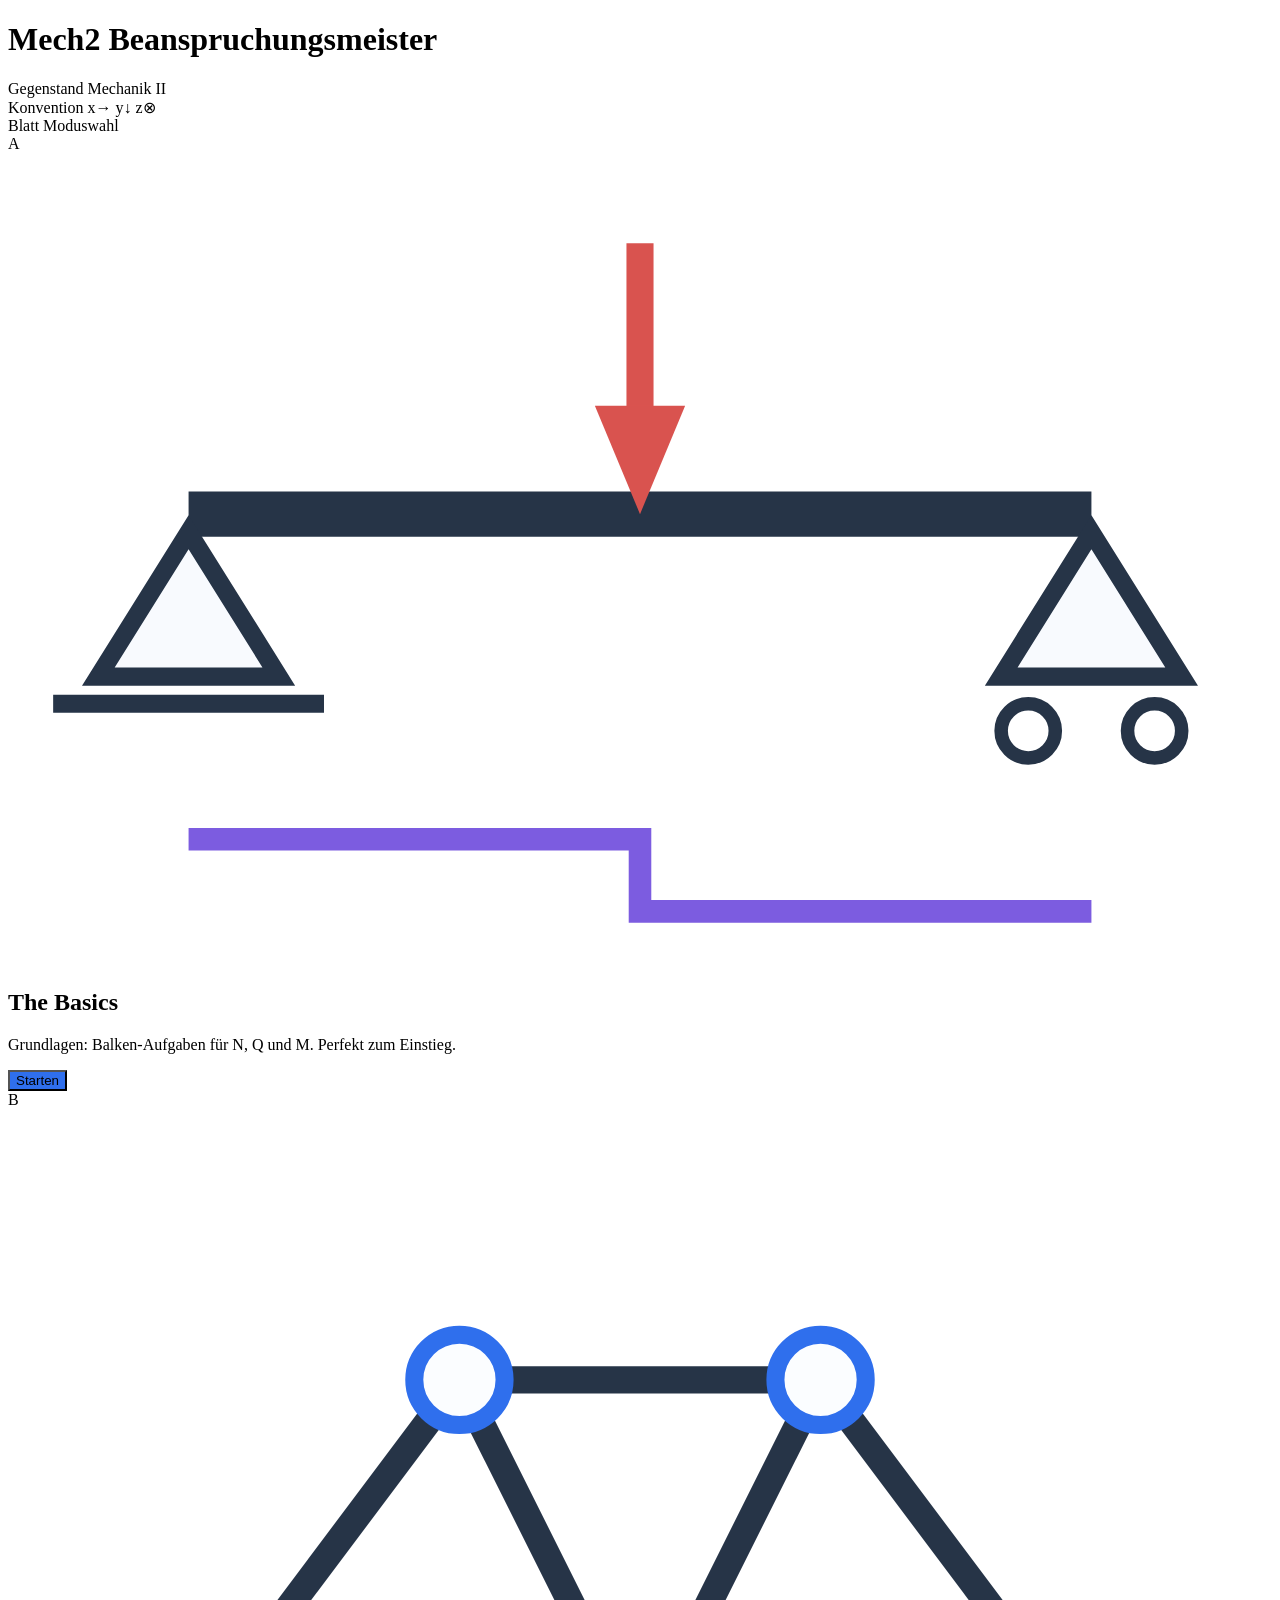
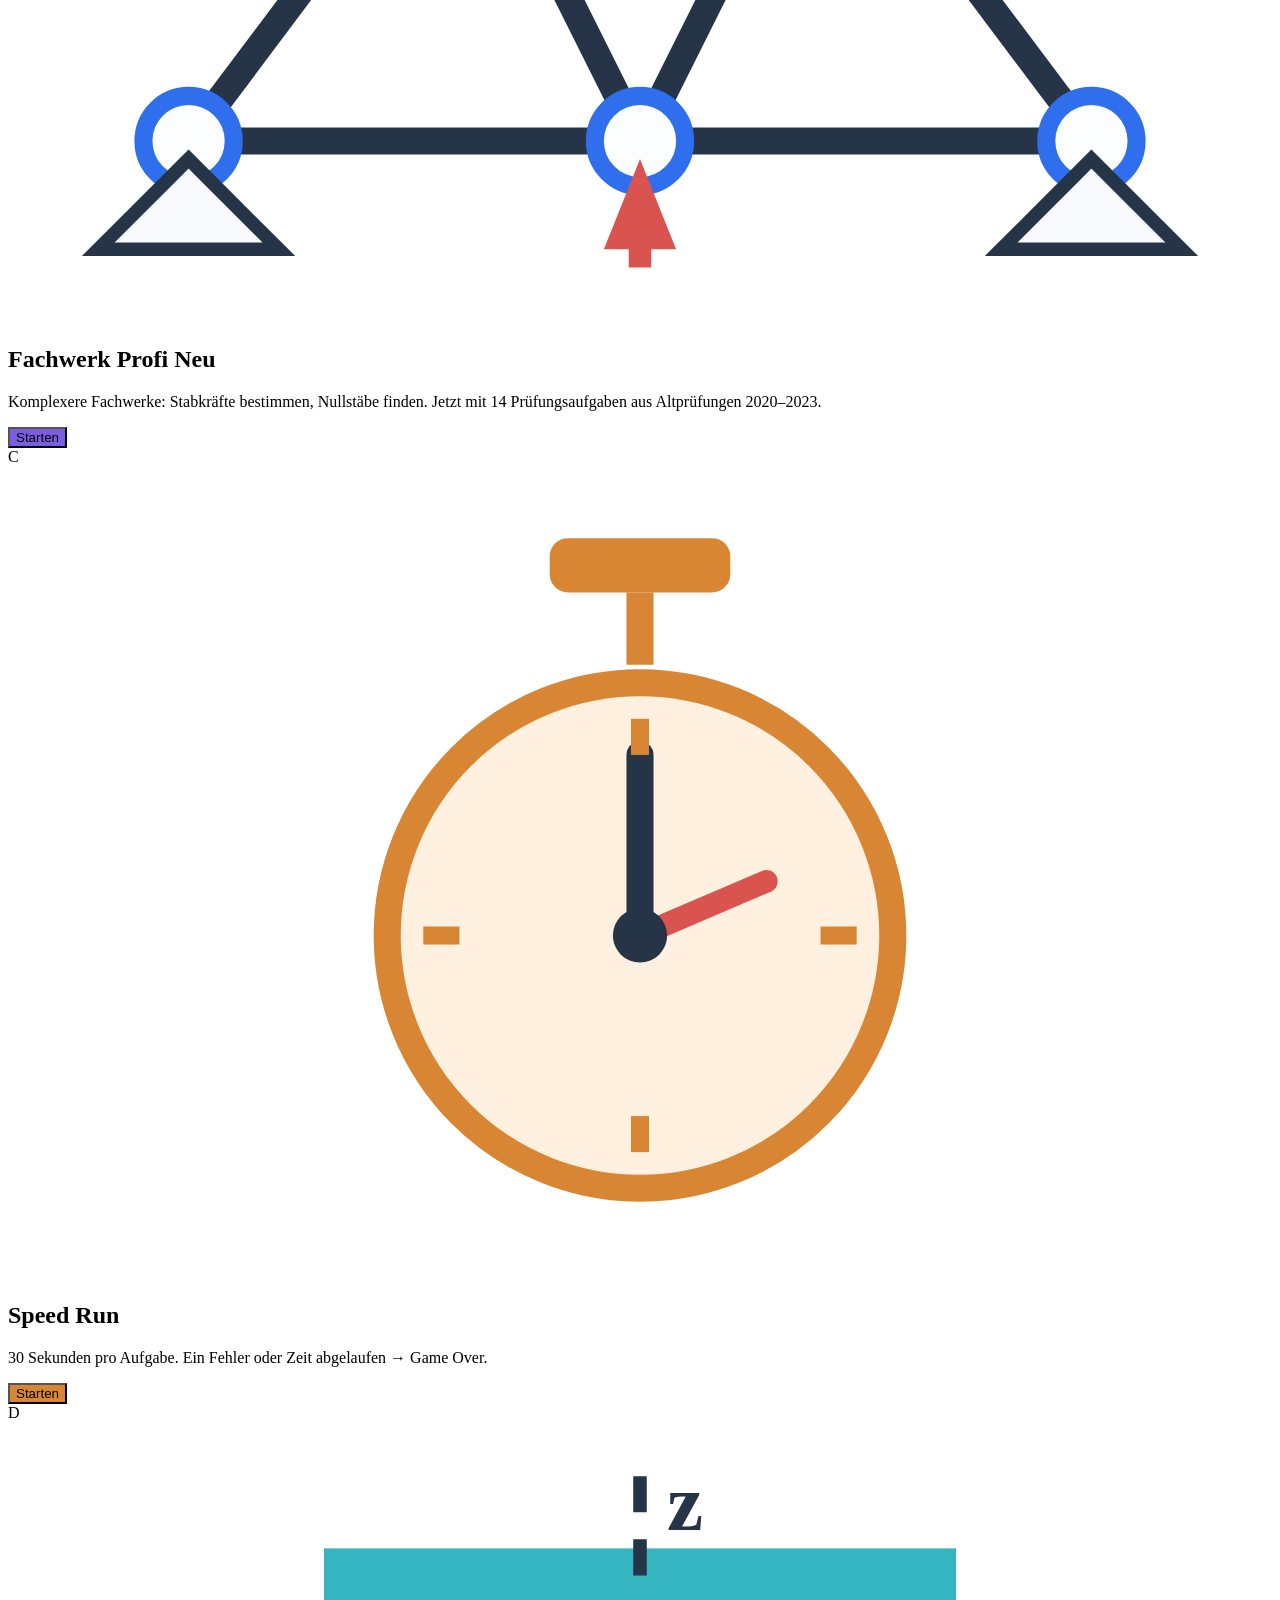
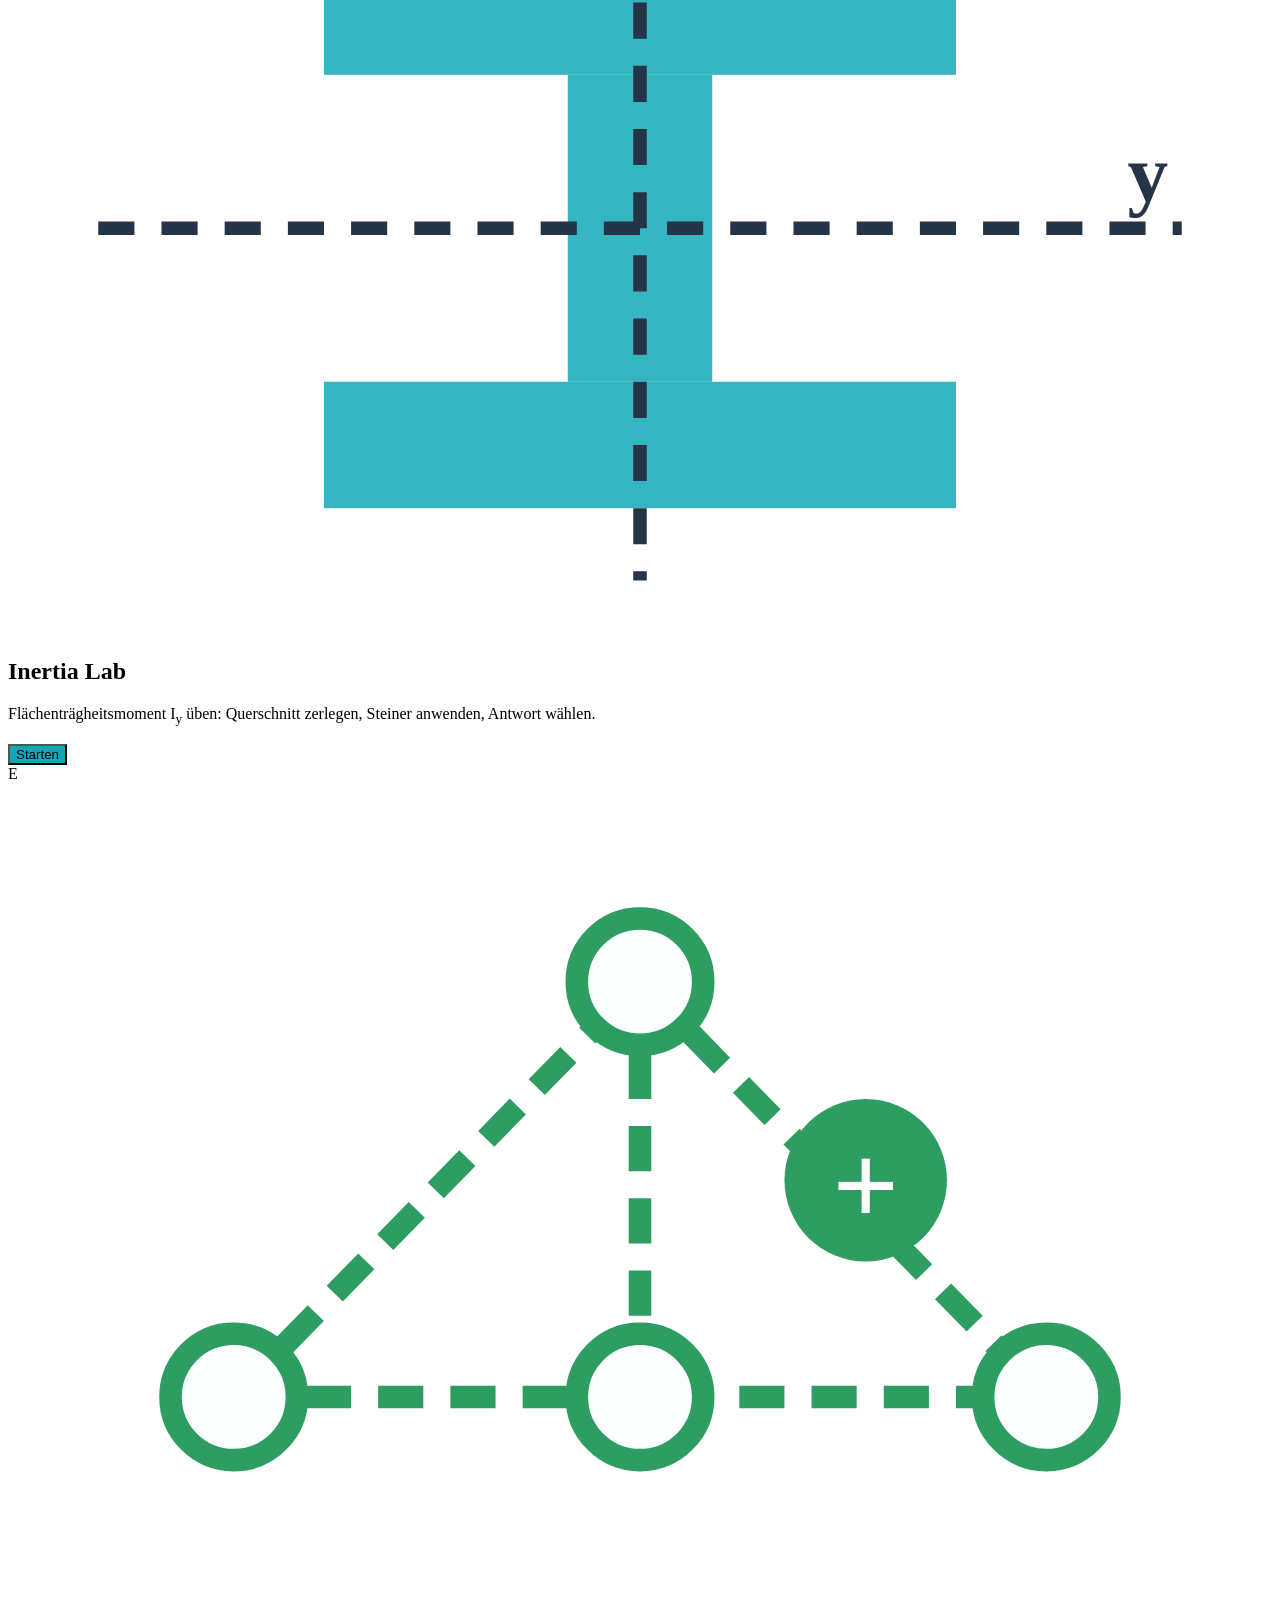
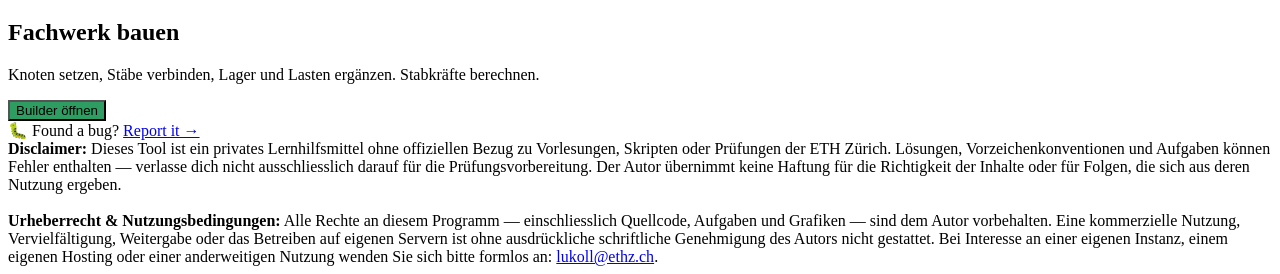
==== web/index.html @ b0a556d0 "Generative Fachwerke: truss_generator.py (Warren/Pratt/Howe), /api/generate-truss, Quellen-Filter im" ====
<!DOCTYPE html>
<html lang="de">
<head>
  <meta charset="UTF-8">
  <meta name="viewport" content="width=device-width, initial-scale=1.0, viewport-fit=cover, user-scalable=no">
  <title>Mech2 Beanspruchungsmeister</title>
  <link rel="stylesheet" href="/static/style.css">
</head>
<body>

<!-- ===== MENU VIEW ===== -->
<div id="menu-view" class="view">
  <header class="plankopf">
    <div class="plankopf-title">
      <h1>Mech2 Beanspruchungs&shy;meister</h1>
      <div class="hatch"></div>
    </div>
    <div class="plankopf-cell">
      <span class="k">Gegenstand</span>
      <span class="v">Mechanik II</span>
    </div>
    <div class="plankopf-cell">
      <span class="k">Konvention</span>
      <span class="v">x→ y↓ z⊗</span>
    </div>
    <div class="plankopf-cell">
      <span class="k">Blatt</span>
      <span class="v">Moduswahl</span>
    </div>
  </header>
  <div class="menu-cards">

    <div class="card mode-card" onclick="App.showDiagramGame('basics')">
      <span class="mode-letter">A</span>
      <div class="card-icon">
        <svg viewBox="0 0 140 90" xmlns="http://www.w3.org/2000/svg">
          <line x1="20" y1="40" x2="120" y2="40" stroke="#263447" stroke-width="5"/>
          <polygon points="20,42 10,58 30,58" fill="#F8FAFE" stroke="#263447" stroke-width="2"/>
          <line x1="5" y1="61" x2="35" y2="61" stroke="#263447" stroke-width="2"/>
          <polygon points="120,42 110,58 130,58" fill="#F8FAFE" stroke="#263447" stroke-width="2"/>
          <circle cx="113" cy="64" r="3" stroke="#263447" stroke-width="1.5" fill="none"/>
          <circle cx="127" cy="64" r="3" stroke="#263447" stroke-width="1.5" fill="none"/>
          <line x1="70" y1="10" x2="70" y2="33" stroke="#D9534F" stroke-width="3"/>
          <polygon points="70,40 65,28 75,28" fill="#D9534F"/>
          <polyline points="20,76 70,76 70,84 120,84" stroke="#7C5CE0" stroke-width="2.5" fill="none"/>
        </svg>
      </div>
      <div class="card-accent" style="background:#2F6FED"></div>
      <h2>The Basics</h2>
      <p>Grundlagen: Balken-Aufgaben für N, Q und M. Perfekt zum Einstieg.</p>
      <button class="btn-accent" style="background:#2F6FED">Starten</button>
    </div>

    <div class="card mode-card" onclick="App.showDiagramGame('fachwerk')">
      <span class="mode-letter">B</span>
      <div class="card-icon">
        <svg viewBox="0 0 140 90" xmlns="http://www.w3.org/2000/svg">
          <line x1="20" y1="70" x2="120" y2="70" stroke="#263447" stroke-width="3"/>
          <line x1="20" y1="70" x2="50" y2="30" stroke="#263447" stroke-width="3"/>
          <line x1="50" y1="30" x2="90" y2="30" stroke="#263447" stroke-width="3"/>
          <line x1="50" y1="30" x2="70" y2="70" stroke="#263447" stroke-width="3"/>
          <line x1="90" y1="30" x2="70" y2="70" stroke="#263447" stroke-width="3"/>
          <line x1="90" y1="30" x2="120" y2="70" stroke="#263447" stroke-width="3"/>
          <circle cx="20" cy="70" r="5" fill="#FBFDFF" stroke="#2F6FED" stroke-width="2"/>
          <circle cx="50" cy="30" r="5" fill="#FBFDFF" stroke="#2F6FED" stroke-width="2"/>
          <circle cx="70" cy="70" r="5" fill="#FBFDFF" stroke="#2F6FED" stroke-width="2"/>
          <circle cx="90" cy="30" r="5" fill="#FBFDFF" stroke="#2F6FED" stroke-width="2"/>
          <circle cx="120" cy="70" r="5" fill="#FBFDFF" stroke="#2F6FED" stroke-width="2"/>
          <polygon points="20,72 10,82 30,82" fill="#F8FAFE" stroke="#263447" stroke-width="1.5"/>
          <polygon points="120,72 110,82 130,82" fill="#F8FAFE" stroke="#263447" stroke-width="1.5"/>
          <line x1="70" y1="84" x2="70" y2="76" stroke="#D9534F" stroke-width="2.5"/>
          <polygon points="70,72 66,82 74,82" fill="#D9534F"/>
        </svg>
      </div>
      <div class="card-accent" style="background:#7C5CE0"></div>
      <h2>Fachwerk Profi <span class="badge-new">Neu</span></h2>
      <p>Komplexere Fachwerke: Stabkräfte bestimmen, Nullstäbe finden. Jetzt mit 14 Prüfungsaufgaben aus Altprüfungen 2020–2023.</p>
      <button class="btn-accent" style="background:#7C5CE0">Starten</button>
    </div>

    <div class="card mode-card" onclick="App.showDiagramGame('speedrun')">
      <span class="mode-letter">C</span>
      <div class="card-icon">
        <svg viewBox="0 0 140 90" xmlns="http://www.w3.org/2000/svg">
          <rect x="60" y="8" width="20" height="6" rx="2" fill="#D98634"/>
          <line x1="70" y1="14" x2="70" y2="22" stroke="#D98634" stroke-width="3"/>
          <circle cx="70" cy="52" r="28" fill="#FFF0DF" stroke="#D98634" stroke-width="3"/>
          <line x1="70" y1="52" x2="70" y2="32" stroke="#263447" stroke-width="3" stroke-linecap="round"/>
          <line x1="70" y1="52" x2="84" y2="46" stroke="#D9534F" stroke-width="2.5" stroke-linecap="round"/>
          <circle cx="70" cy="52" r="3" fill="#263447"/>
          <line x1="70" y1="28" x2="70" y2="32" stroke="#D98634" stroke-width="2"/>
          <line x1="94" y1="52" x2="90" y2="52" stroke="#D98634" stroke-width="2"/>
          <line x1="50" y1="52" x2="46" y2="52" stroke="#D98634" stroke-width="2"/>
          <line x1="70" y1="76" x2="70" y2="72" stroke="#D98634" stroke-width="2"/>
        </svg>
      </div>
      <div class="card-accent" style="background:#D98634"></div>
      <h2>Speed Run</h2>
      <p>30 Sekunden pro Aufgabe. Ein Fehler oder Zeit abgelaufen → Game Over.</p>
      <button class="btn-accent" style="background:#D98634">Starten</button>
    </div>

    <div class="card mode-card" onclick="App.showInertiaLab('mid')">
      <span class="mode-letter">D</span>
      <div class="card-icon">
        <svg viewBox="0 0 140 90" xmlns="http://www.w3.org/2000/svg">
          <rect x="35" y="14" width="70" height="14" fill="#11A8B5" opacity="0.85"/>
          <rect x="62" y="28" width="16" height="34" fill="#11A8B5" opacity="0.85"/>
          <rect x="35" y="62" width="70" height="14" fill="#11A8B5" opacity="0.85"/>
          <line x1="10" y1="45" x2="130" y2="45" stroke="#263447" stroke-width="1.5" stroke-dasharray="4,3"/>
          <line x1="70" y1="6" x2="70" y2="84" stroke="#263447" stroke-width="1.5" stroke-dasharray="4,3"/>
          <text x="124" y="42" font-size="9" fill="#263447" font-weight="bold">y</text>
          <text x="73" y="12" font-size="9" fill="#263447" font-weight="bold">z</text>
        </svg>
      </div>
      <div class="card-accent" style="background:#11A8B5"></div>
      <h2>Inertia Lab</h2>
      <p>Flächenträgheitsmoment I<sub>y</sub> üben: Querschnitt zerlegen, Steiner anwenden, Antwort wählen.</p>
      <button class="btn-accent" style="background:#11A8B5">Starten</button>
    </div>

    <div class="card mode-card" onclick="App.showTrussBuilder()">
      <span class="mode-letter">E</span>
      <div class="card-icon">
        <svg viewBox="0 0 140 90" xmlns="http://www.w3.org/2000/svg">
          <line x1="25" y1="68" x2="115" y2="68" stroke="#2E9D62" stroke-width="2.5" stroke-dasharray="5,3"/>
          <line x1="25" y1="68" x2="70" y2="22" stroke="#2E9D62" stroke-width="2.5" stroke-dasharray="5,3"/>
          <line x1="70" y1="22" x2="115" y2="68" stroke="#2E9D62" stroke-width="2.5" stroke-dasharray="5,3"/>
          <line x1="70" y1="22" x2="70" y2="68" stroke="#2E9D62" stroke-width="2.5" stroke-dasharray="5,3"/>
          <circle cx="25" cy="68" r="7" fill="#FBFDFF" stroke="#2E9D62" stroke-width="2.5"/>
          <circle cx="70" cy="22" r="7" fill="#FBFDFF" stroke="#2E9D62" stroke-width="2.5"/>
          <circle cx="115" cy="68" r="7" fill="#FBFDFF" stroke="#2E9D62" stroke-width="2.5"/>
          <circle cx="70" cy="68" r="7" fill="#FBFDFF" stroke="#2E9D62" stroke-width="2.5"/>
          <circle cx="95" cy="44" r="9" fill="#2E9D62"/>
          <text x="95" y="49" font-size="13" fill="#fff" text-anchor="middle" font-weight="bold">+</text>
        </svg>
      </div>
      <div class="card-accent" style="background:#2E9D62"></div>
      <h2>Fachwerk bauen</h2>
      <p>Knoten setzen, Stäbe verbinden, Lager und Lasten ergänzen. Stabkräfte berechnen.</p>
      <button class="btn-accent" style="background:#2E9D62">Builder öffnen</button>
    </div>

  </div>

  <div class="bug-report-banner">
    <span class="bug-report-icon">🐛</span>
    <span>Found a bug?</span>
    <a href="https://github.com/lucl-bit/Mech2SKMeister/issues/new" target="_blank" rel="noopener" class="btn-bug-report">Report it →</a>
  </div>

  <footer class="disclaimer">
    <strong>Disclaimer:</strong> Dieses Tool ist ein privates Lernhilfsmittel ohne offiziellen Bezug zu Vorlesungen, Skripten oder Prüfungen der ETH Zürich.
    Lösungen, Vorzeichenkonventionen und Aufgaben können Fehler enthalten — verlasse dich nicht ausschliesslich darauf für die Prüfungsvorbereitung.
    Der Autor übernimmt keine Haftung für die Richtigkeit der Inhalte oder für Folgen, die sich aus deren Nutzung ergeben.
    <br><br>
    <strong>Urheberrecht &amp; Nutzungsbedingungen:</strong> Alle Rechte an diesem Programm — einschliesslich Quellcode, Aufgaben und Grafiken — sind dem Autor vorbehalten.
    Eine kommerzielle Nutzung, Vervielfältigung, Weitergabe oder das Betreiben auf eigenen Servern ist ohne ausdrückliche schriftliche Genehmigung des Autors nicht gestattet.
    Bei Interesse an einer eigenen Instanz, einem eigenen Hosting oder einer anderweitigen Nutzung wenden Sie sich bitte formlos an:
    <a href="mailto:lukoll@ethz.ch">lukoll@ethz.ch</a>.
  </footer>
</div>

<!-- ===== DIAGRAM GAME VIEW ===== -->
<div id="game-view" class="view" style="display:none; flex-direction:column;">
  <div class="topbar">
    <div class="topbar-left">
      <button class="btn-back" onclick="App.showMenu()">← Menü</button>
      <div>
        <div class="topbar-title" id="game-mode-title">Verlauf-Spiel</div>
        <div class="topbar-sub">Erkenne den richtigen Verlauf. x → rechts, y ↓ unten.</div>
      </div>
    </div>
    <div class="kind-filter" id="game-source-filter" style="display:none;">
      <button data-s="mix" class="active">Mix</button>
      <button data-s="exams">Prüfungen</button>
      <button data-s="random">Generator</button>
    </div>
    <div class="kind-filter" id="game-kind-filter" style="display:none;">
      <button data-k="mix" class="active">Gemischt</button>
      <button data-k="N">Nur N</button>
      <button data-k="Q">Nur Q</button>
      <button data-k="M">Nur M</button>
    </div>
    <div class="topbar-right">
      <div class="timer-display" id="game-timer" style="display:none;">30s</div>
      <div class="points-display" id="game-points">0 Punkte</div>
    </div>
  </div>
  <div class="statusbar">
    <span id="game-status">Aufgabe 1</span>
    <span id="game-feedback" class="feedback-text"></span>
  </div>
  <div class="canvas-wrap" id="game-canvas-wrap">
    <canvas id="game-canvas"></canvas>
  </div>
  <div class="bottombar">
    <button class="btn-accent" id="btn-next" onclick="App.diagramGame && App.diagramGame.nextChallenge()">Neue Aufgabe</button>
  </div>

  <!-- Explanation overlay (after answering wrong) -->
  <div id="explanation-overlay" class="overlay" style="display:none;">
    <div class="overlay-panel">
      <div class="overlay-header">
        <h2 id="explanation-title">Warum ist das so?</h2>
      </div>
      <canvas id="explanation-canvas" width="640" height="240"></canvas>
      <p id="explanation-text" class="explanation-text"></p>
      <div class="overlay-actions">
        <button class="btn-accent" onclick="App.diagramGame && App.diagramGame.dismissExplanation()">Verstanden →</button>
      </div>
    </div>
  </div>

  <!-- Game Over overlay (Speed Run) -->
  <div id="gameover-overlay" class="overlay" style="display:none;">
    <div class="overlay-panel">
      <h2 style="color:var(--red); font-size:2rem;">Game Over!</h2>
      <p id="gameover-reason" style="color:var(--muted); margin:8px 0;"></p>
      <div class="gameover-score" id="gameover-score">0 Punkte</div>
      <p id="gameover-streak" style="color:var(--muted); margin-bottom:18px;"></p>
      <div class="overlay-actions">
        <button class="btn-accent" style="background:var(--orange)" onclick="App.diagramGame && App.diagramGame.restart()">Nochmal versuchen</button>
        <button class="btn-back" onclick="App.showMenu()">Zurück zum Menü</button>
      </div>
    </div>
  </div>
</div>

<!-- ===== TRUSS BUILDER VIEW ===== -->
<div id="builder-view" class="view" style="display:none; flex-direction:column;">
  <div class="topbar">
    <div class="topbar-left">
      <button class="btn-back" onclick="App.showMenu()">← Menü</button>
      <div>
        <div class="topbar-title">Fachwerk bauen</div>
        <div class="topbar-sub">Knoten setzen, Stäbe verbinden, Lager und Lasten ergänzen.</div>
      </div>
    </div>
  </div>
  <div class="builder-body">
    <div class="sidebar">
      <div class="sidebar-section">
        <div class="sidebar-heading">Werkzeuge</div>
        <div id="tool-buttons"></div>
      </div>
      <hr class="sidebar-divider">
      <button class="btn-tool" onclick="App.trussBuilder && App.trussBuilder.loadExample()">Beispiel-Fachwerk</button>
      <button class="btn-tool" onclick="App.trussBuilder && App.trussBuilder.clear()">Leeren</button>
      <button class="btn-tool" onclick="App.trussBuilder && App.trussBuilder.validate()">System prüfen</button>
      <button class="btn-tool btn-solve" onclick="App.trussBuilder && App.trussBuilder.solve()">Berechnen</button>
      <!-- dev-only buttons hidden
      <button class="btn-tool btn-mode" id="btn-edit-solution" onclick="App.trussBuilder && App.trussBuilder.toggleEditMode()">✏ Beanspruchung bearbeiten</button>
      <button class="btn-tool" onclick="App.trussBuilder && App.trussBuilder.exportToCollection()">+ Zur Sammlung</button>
      <button class="btn-tool" onclick="App.trussBuilder && App.trussBuilder.downloadCollection()">Sammlung herunterladen</button>
      -->
      <hr class="sidebar-divider">
      <div class="sidebar-heading">Beanspruchung</div>
      <div class="mode-buttons">
        <button id="mode-M" class="btn-mode" onclick="App.trussBuilder && App.trussBuilder.setMode('M')" style="color:#D9534F">M</button>
        <button id="mode-Q" class="btn-mode" onclick="App.trussBuilder && App.trussBuilder.setMode('Q')" style="color:#7C5CE0">Q</button>
        <button id="mode-N" class="btn-mode btn-mode-active" onclick="App.trussBuilder && App.trussBuilder.setMode('N')" style="color:#2E9D62">N</button>
      </div>
    </div>
    <div class="canvas-wrap" id="builder-canvas-wrap">
      <canvas id="builder-canvas"></canvas>
    </div>
  </div>
  <div class="statusbar">
    <span id="builder-status">Werkzeug wählen und im Raster klicken.</span>
  </div>
</div>

<!-- ===== INERTIA LAB VIEW ===== -->
<div id="inertia-view" class="view" style="display:none; flex-direction:column;">
  <div class="topbar">
    <div class="topbar-left">
      <button class="btn-back" onclick="App.showMenu()">← Menü</button>
      <div>
        <div class="topbar-title" id="inertia-title">Inertia Lab</div>
        <div class="topbar-sub">I<sub>y</sub> = Σ (I<sub>eigen,i</sub> + d<sub>i</sub>²·A<sub>i</sub>) · sign<sub>i</sub></div>
      </div>
    </div>
    <div class="topbar-right">
      <div class="points-display" id="inertia-points">0 Punkte</div>
    </div>
  </div>
  <div class="statusbar">
    <span id="inertia-status">Lade Aufgabe…</span>
  </div>
  <div class="inertia-body">
    <div class="canvas-wrap" id="inertia-canvas-wrap">
      <canvas id="inertia-canvas"></canvas>
    </div>
    <div class="inertia-side" id="inertia-panel"></div>
  </div>

  <!-- Cheatsheet (einklappbar, rechter Bildschirmrand) -->
  <button class="cheatsheet-tab" onclick="document.getElementById('cheatsheet-panel').classList.toggle('open')">📐 Formeln</button>
  <aside id="cheatsheet-panel" class="cheatsheet-panel">
    <div class="cheatsheet-head">
      <strong>Querschnittskennwerte</strong>
      <button class="cheatsheet-close" onclick="document.getElementById('cheatsheet-panel').classList.remove('open')">✕</button>
    </div>
    <table class="cheatsheet-table">
      <thead><tr><th>Form</th><th>I<sub>T</sub></th><th>W<sub>T</sub></th><th>I<sub>y</sub></th><th>I<sub>z</sub></th></tr></thead>
      <tbody>
        <tr>
          <td><svg viewBox="0 0 40 40" width="36" height="36"><rect x="8" y="8" width="24" height="24" fill="none" stroke="#172033" stroke-width="1.5"/><text x="20" y="6" font-size="7" text-anchor="middle">h</text><text x="36" y="22" font-size="7">h</text></svg><br>Quadrat</td>
          <td>0.141·h⁴</td><td>0.208·h³</td><td>h⁴/12</td><td>h⁴/12</td>
        </tr>
        <tr>
          <td><svg viewBox="0 0 40 40" width="36" height="36"><rect x="4" y="12" width="32" height="16" fill="none" stroke="#172033" stroke-width="1.5"/><text x="20" y="10" font-size="7" text-anchor="middle">b</text><text x="38" y="22" font-size="7">h</text></svg><br>Rechteck</td>
          <td>n.a.</td><td>n.a.</td><td>b³h/12</td><td>bh³/12</td>
        </tr>
        <tr>
          <td><svg viewBox="0 0 40 40" width="36" height="36"><polygon points="6,32 34,32 20,6" fill="none" stroke="#172033" stroke-width="1.5"/><text x="20" y="38" font-size="7" text-anchor="middle">b</text><text x="36" y="20" font-size="7">h</text></svg><br>Dreieck</td>
          <td>n.a.</td><td>n.a.</td><td>b³h/36</td><td>bh³/36</td>
        </tr>
        <tr>
          <td><svg viewBox="0 0 40 40" width="36" height="36"><circle cx="20" cy="20" r="14" fill="none" stroke="#172033" stroke-width="1.5"/><line x1="20" y1="20" x2="32" y2="10" stroke="#172033" stroke-width="1"/><text x="28" y="13" font-size="7">R</text></svg><br>Kreis</td>
          <td>πR⁴/2</td><td>πR³/2</td><td>πR⁴/4</td><td>πR⁴/4</td>
        </tr>
        <tr>
          <td><svg viewBox="0 0 40 40" width="36" height="36"><ellipse cx="20" cy="20" rx="16" ry="9" fill="none" stroke="#172033" stroke-width="1.5"/><text x="35" y="21" font-size="7">a</text><text x="20" y="9" font-size="7" text-anchor="middle">b</text></svg><br>Ellipse</td>
          <td>πa³b³/(a²+b²)</td><td>πab²/2</td><td>—</td><td>—</td>
        </tr>
        <tr>
          <td><svg viewBox="0 0 40 40" width="36" height="36"><circle cx="20" cy="20" r="14" fill="none" stroke="#172033" stroke-width="1.5"/><circle cx="20" cy="20" r="10" fill="none" stroke="#172033" stroke-width="1.5"/><text x="32" y="14" font-size="7">R<tspan font-size="5">m</tspan></text></svg><br>Dünner Ring<br><small>R<sub>m</sub> » t</small></td>
          <td>2πR<sub>m</sub>³·t</td><td>2πR<sub>m</sub>²·t</td><td>—</td><td>—</td>
        </tr>
        <tr>
          <td><svg viewBox="0 0 40 40" width="36" height="36"><rect x="2" y="18" width="36" height="4" fill="none" stroke="#172033" stroke-width="1.5"/><text x="20" y="14" font-size="7" text-anchor="middle">h</text><text x="38" y="24" font-size="6">t</text></svg><br>Schmaler Streifen<br><small>h » t</small></td>
          <td>ht³/3</td><td>ht²/3</td><td>—</td><td>—</td>
        </tr>
      </tbody>
    </table>
    <div class="cheatsheet-foot">
      <strong>Steiner:</strong> I = I<sub>eigen</sub> + d²·A. Aussparungen mit negativem Vorzeichen. Bei doppelter Symmetrie liegt der Schwerpunkt im Schnittpunkt der Symmetrieachsen.
    </div>
  </aside>

  <!-- Erklärung-Overlay -->
  <div id="inertia-explanation-overlay" class="overlay" style="display:none;">
    <div class="overlay-panel">
      <div class="overlay-header"><h2>Lösungsweg</h2></div>
      <pre id="inertia-explanation-text" class="explanation-text" style="white-space:pre-wrap; font-family:inherit;"></pre>
      <div class="overlay-actions">
        <button class="btn-accent" onclick="document.getElementById('inertia-explanation-overlay').style.display='none'">Verstanden →</button>
      </div>
    </div>
  </div>
</div>

<script src="/static/theme.js"></script>
<script src="/static/app.js"></script>
<script src="/static/diagram_game.js"></script>
<script src="/static/frame_fixtures.js"></script>
<script src="/static/frame_challenge.js"></script>
<script src="/static/truss_builder.js"></script>
<script src="/static/inertia_fixtures.js"></script>
<script src="/static/inertia_lab.js"></script>
</body>
</html>
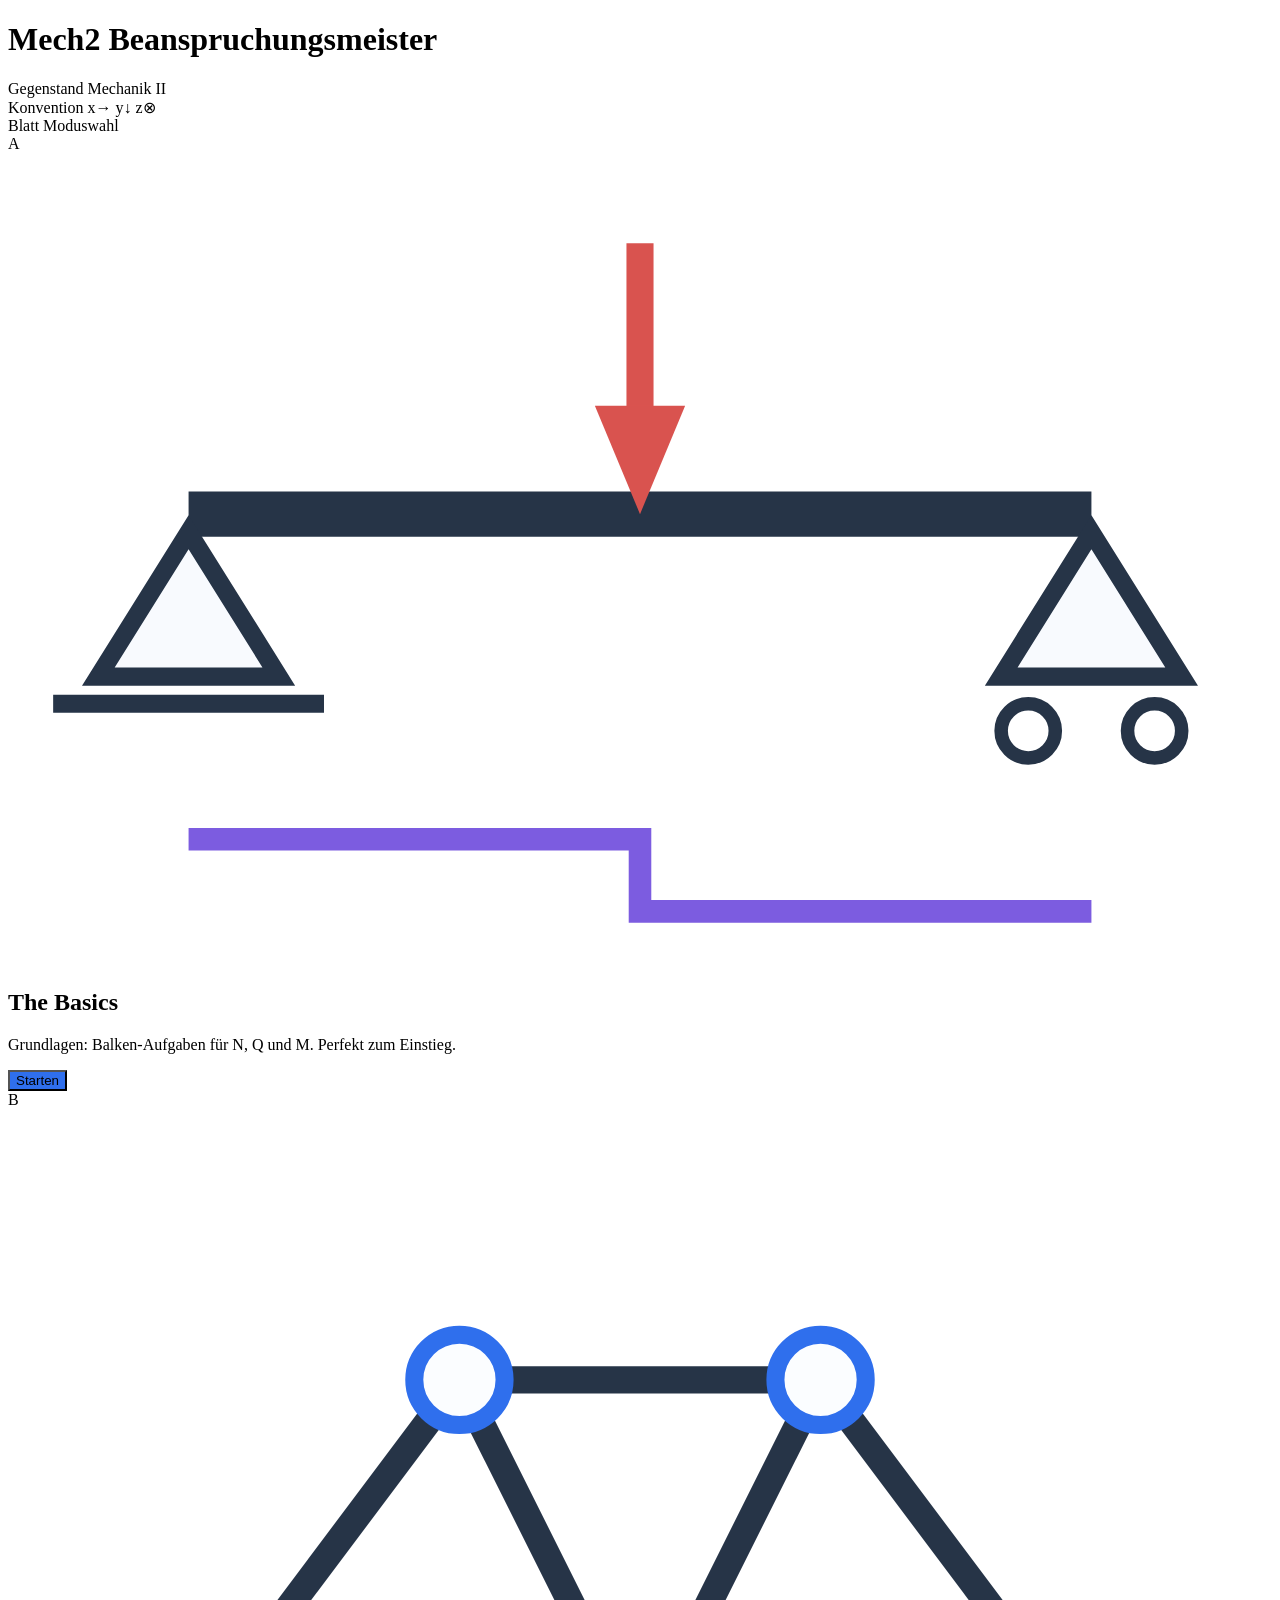
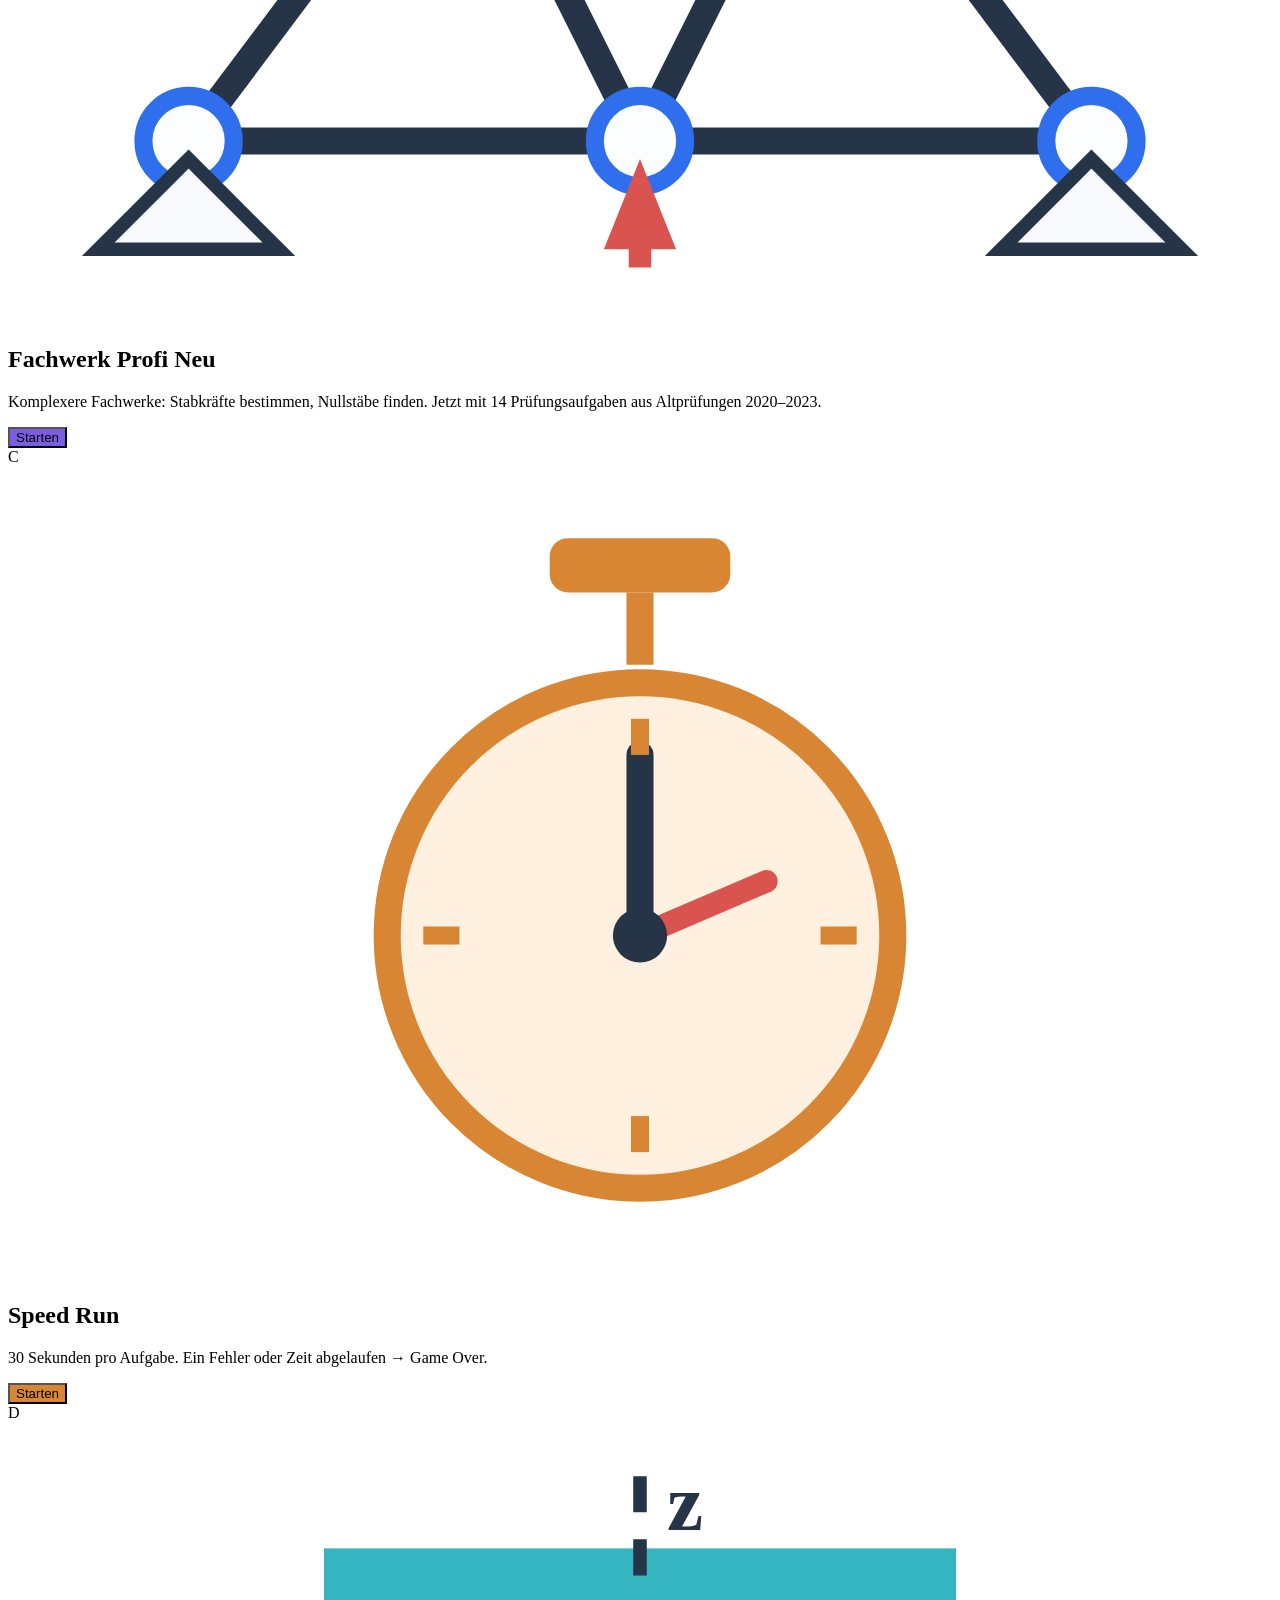
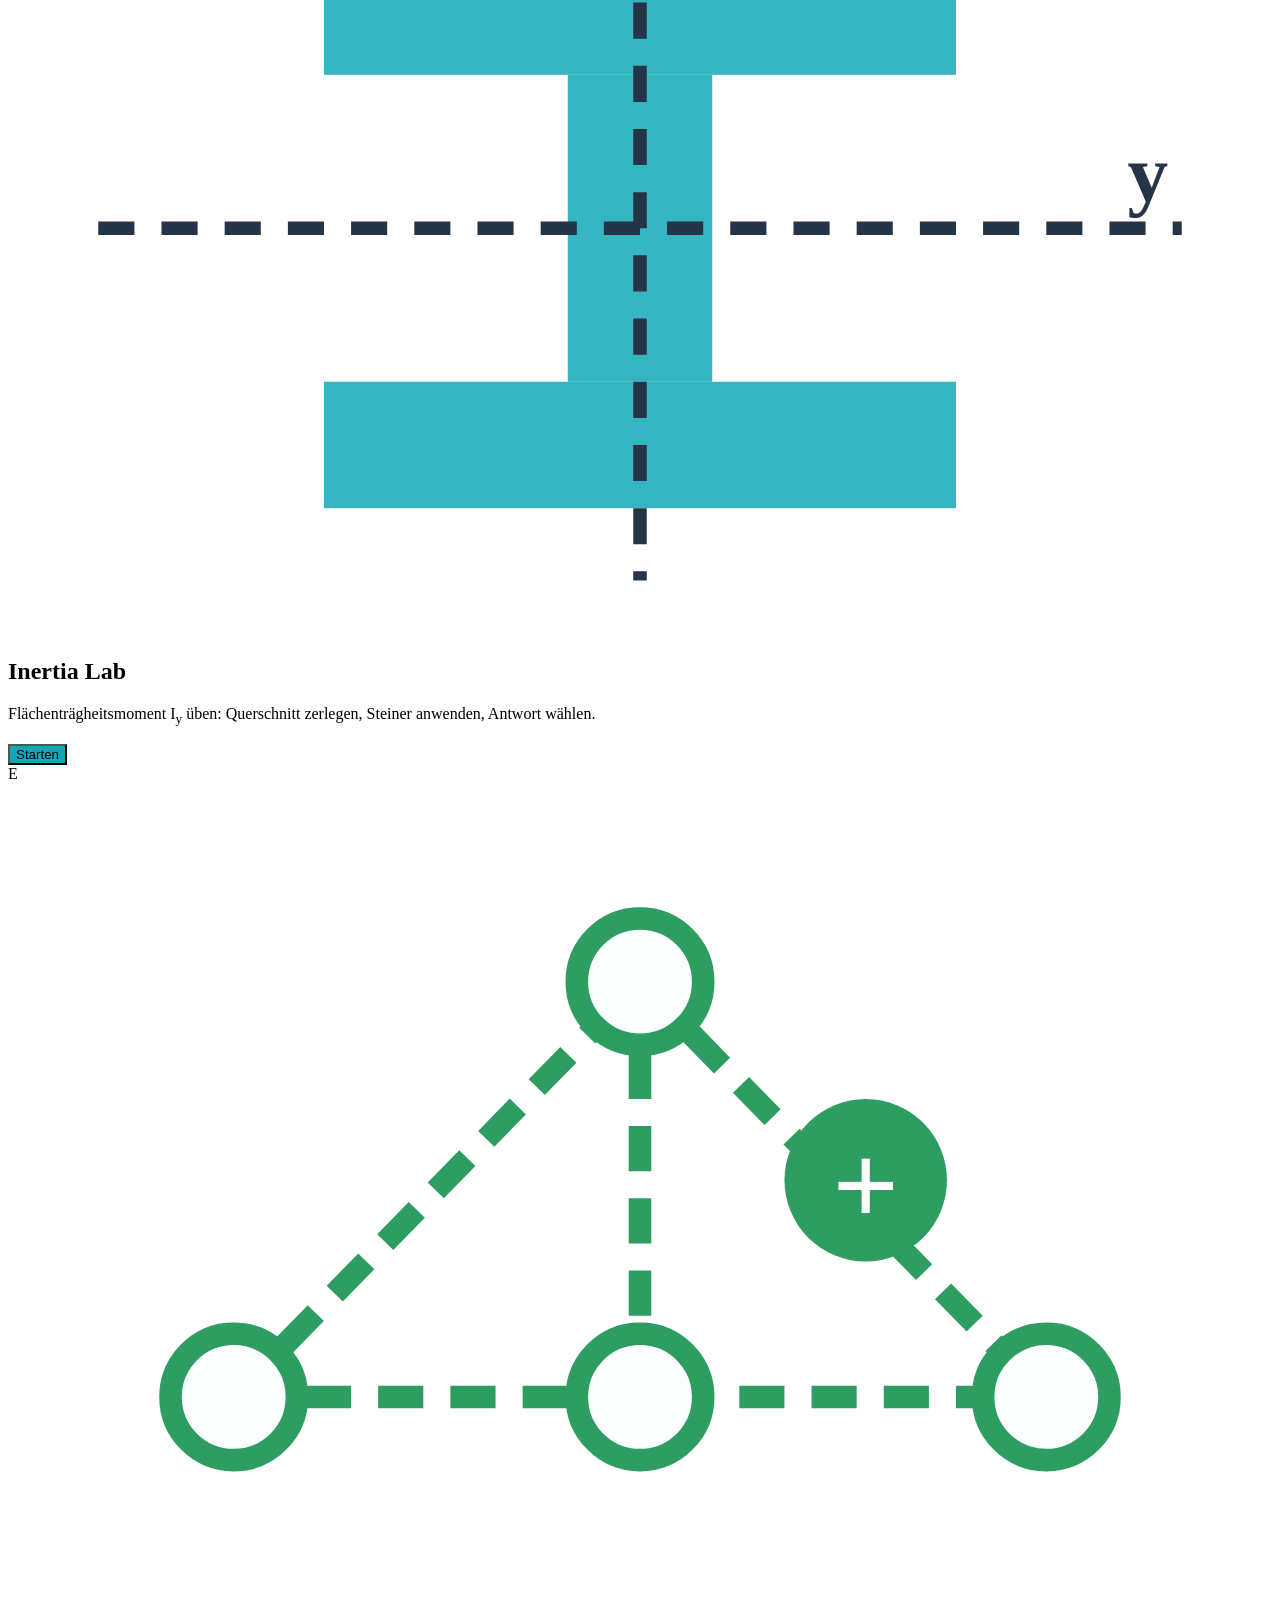
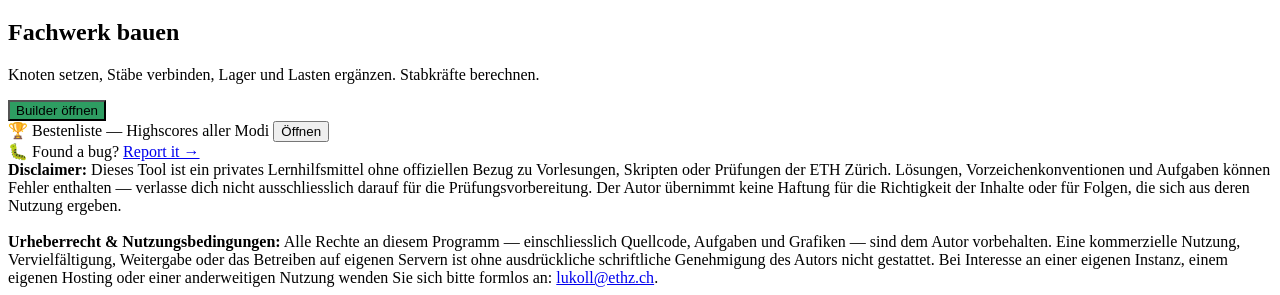
==== commit aa940d75: "Gamification: Bestenliste (localStorage), Highscore-Eintrag im Game-Over, Streak-Bonus - scoreboard." ====
--- a/web/index.html
+++ b/web/index.html
@@ -143,6 +143,12 @@
 
   </div>
 
+  <div class="bug-report-banner scoreboard-banner" onclick="Scoreboard.open()">
+    <span class="bug-report-icon">🏆</span>
+    <span>Bestenliste — Highscores aller Modi</span>
+    <button class="btn-bug-report" type="button">Öffnen</button>
+  </div>
+
   <div class="bug-report-banner">
     <span class="bug-report-icon">🐛</span>
     <span>Found a bug?</span>
@@ -218,11 +224,37 @@
       <h2 style="color:var(--red); font-size:2rem;">Game Over!</h2>
       <p id="gameover-reason" style="color:var(--muted); margin:8px 0;"></p>
       <div class="gameover-score" id="gameover-score">0 Punkte</div>
-      <p id="gameover-streak" style="color:var(--muted); margin-bottom:18px;"></p>
+      <p id="gameover-streak" style="color:var(--muted); margin-bottom:6px;"></p>
+      <div id="gameover-highscore" class="gameover-highscore" style="display:none;">
+        <p class="gameover-rank" id="gameover-rank"></p>
+        <div class="gameover-name-row">
+          <input id="gameover-name" type="text" maxlength="24" placeholder="Dein Name">
+          <button class="btn-accent" id="gameover-submit" type="button">Eintragen</button>
+        </div>
+      </div>
       <div class="overlay-actions">
+        <button class="btn-back" onclick="Scoreboard.open('speedrun')">Bestenliste</button>
         <button class="btn-accent" style="background:var(--orange)" onclick="App.diagramGame && App.diagramGame.restart()">Nochmal versuchen</button>
         <button class="btn-back" onclick="App.showMenu()">Zurück zum Menü</button>
       </div>
+    </div>
+  </div>
+</div>
+
+<!-- ===== SCOREBOARD OVERLAY ===== -->
+<div id="scoreboard-overlay" class="overlay" style="display:none;" onclick="if (event.target === this) Scoreboard.close()">
+  <div class="overlay-panel">
+    <div class="overlay-header scoreboard-head">
+      <h2>🏆 Bestenliste</h2>
+      <label class="scoreboard-namefield">
+        <span>Dein Name</span>
+        <input id="scoreboard-name" type="text" maxlength="24" placeholder="Anonym">
+      </label>
+    </div>
+    <div class="kind-filter scoreboard-tabs" id="scoreboard-tabs"></div>
+    <div id="scoreboard-body"></div>
+    <div class="overlay-actions">
+      <button class="btn-accent" onclick="Scoreboard.close()">Schliessen</button>
     </div>
   </div>
 </div>
@@ -353,6 +385,7 @@
 </div>
 
 <script src="/static/theme.js"></script>
+<script src="/static/scoreboard.js"></script>
 <script src="/static/app.js"></script>
 <script src="/static/diagram_game.js"></script>
 <script src="/static/frame_fixtures.js"></script>
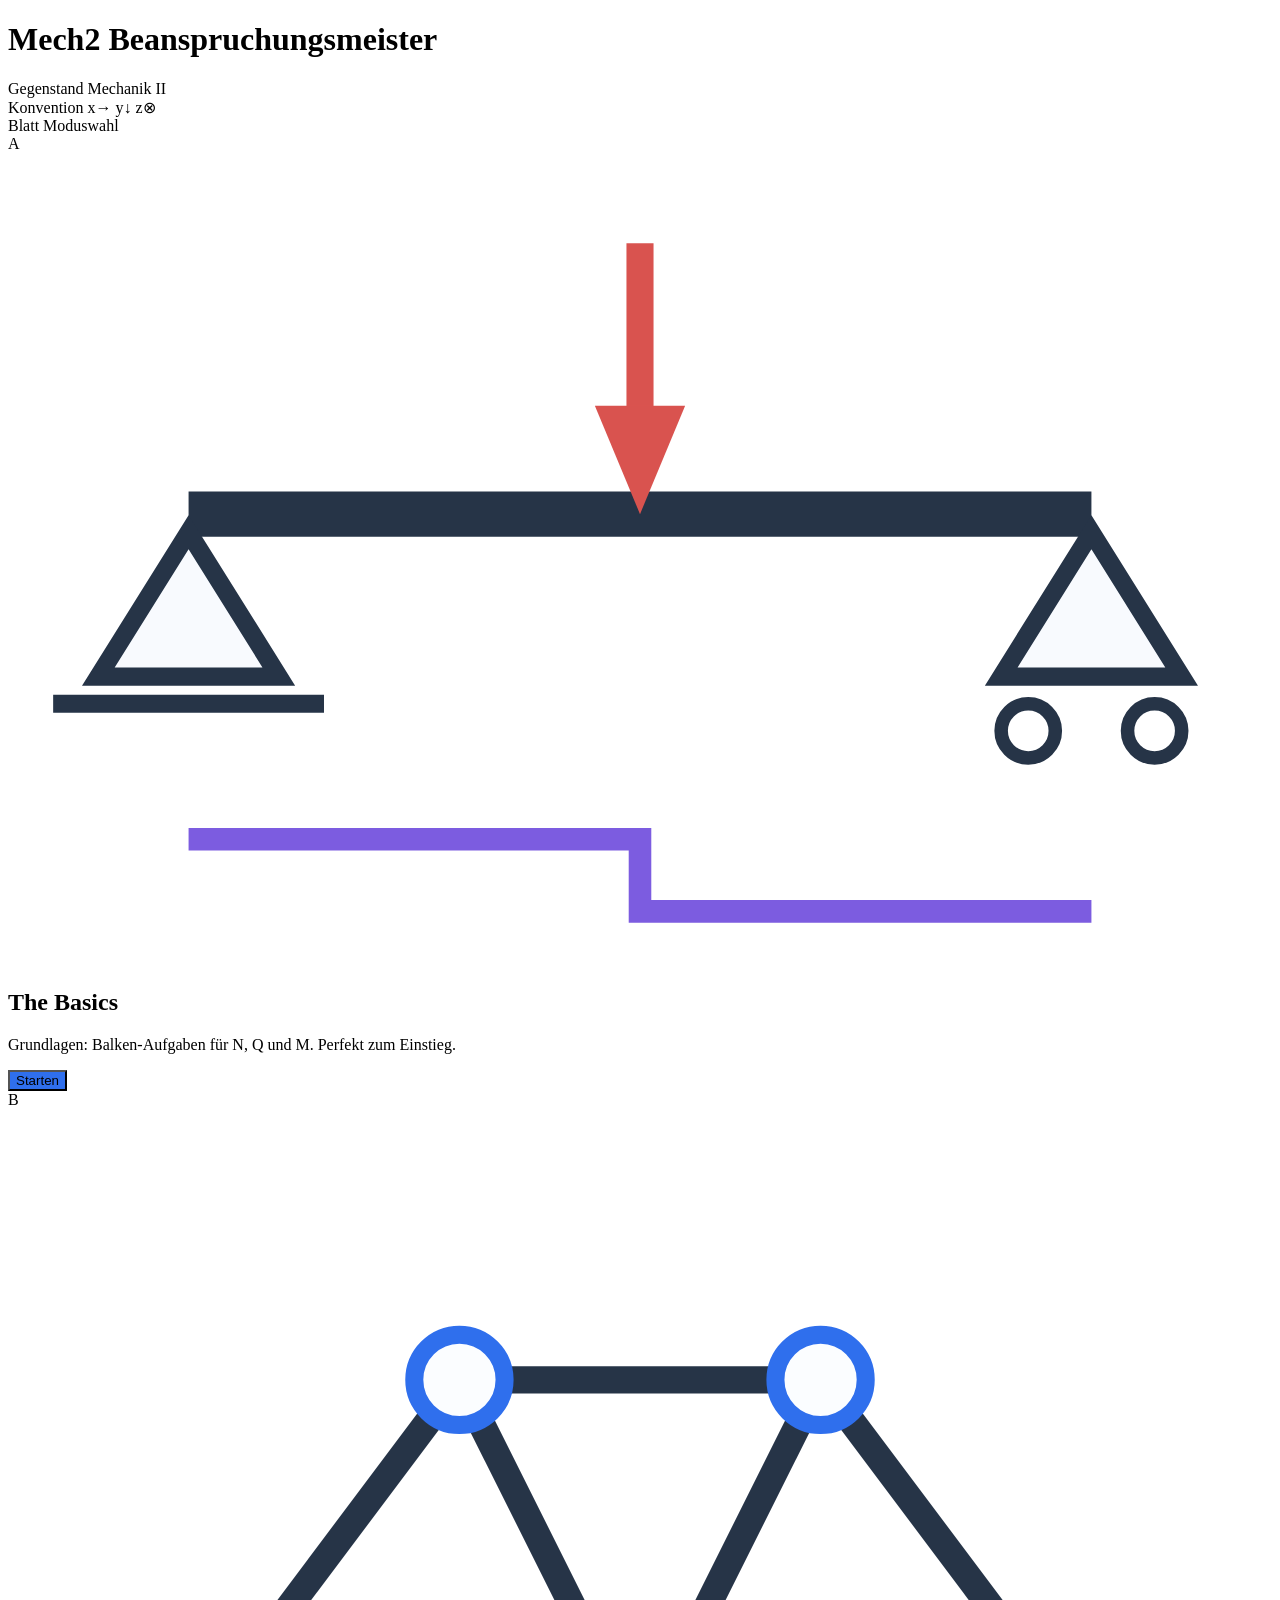
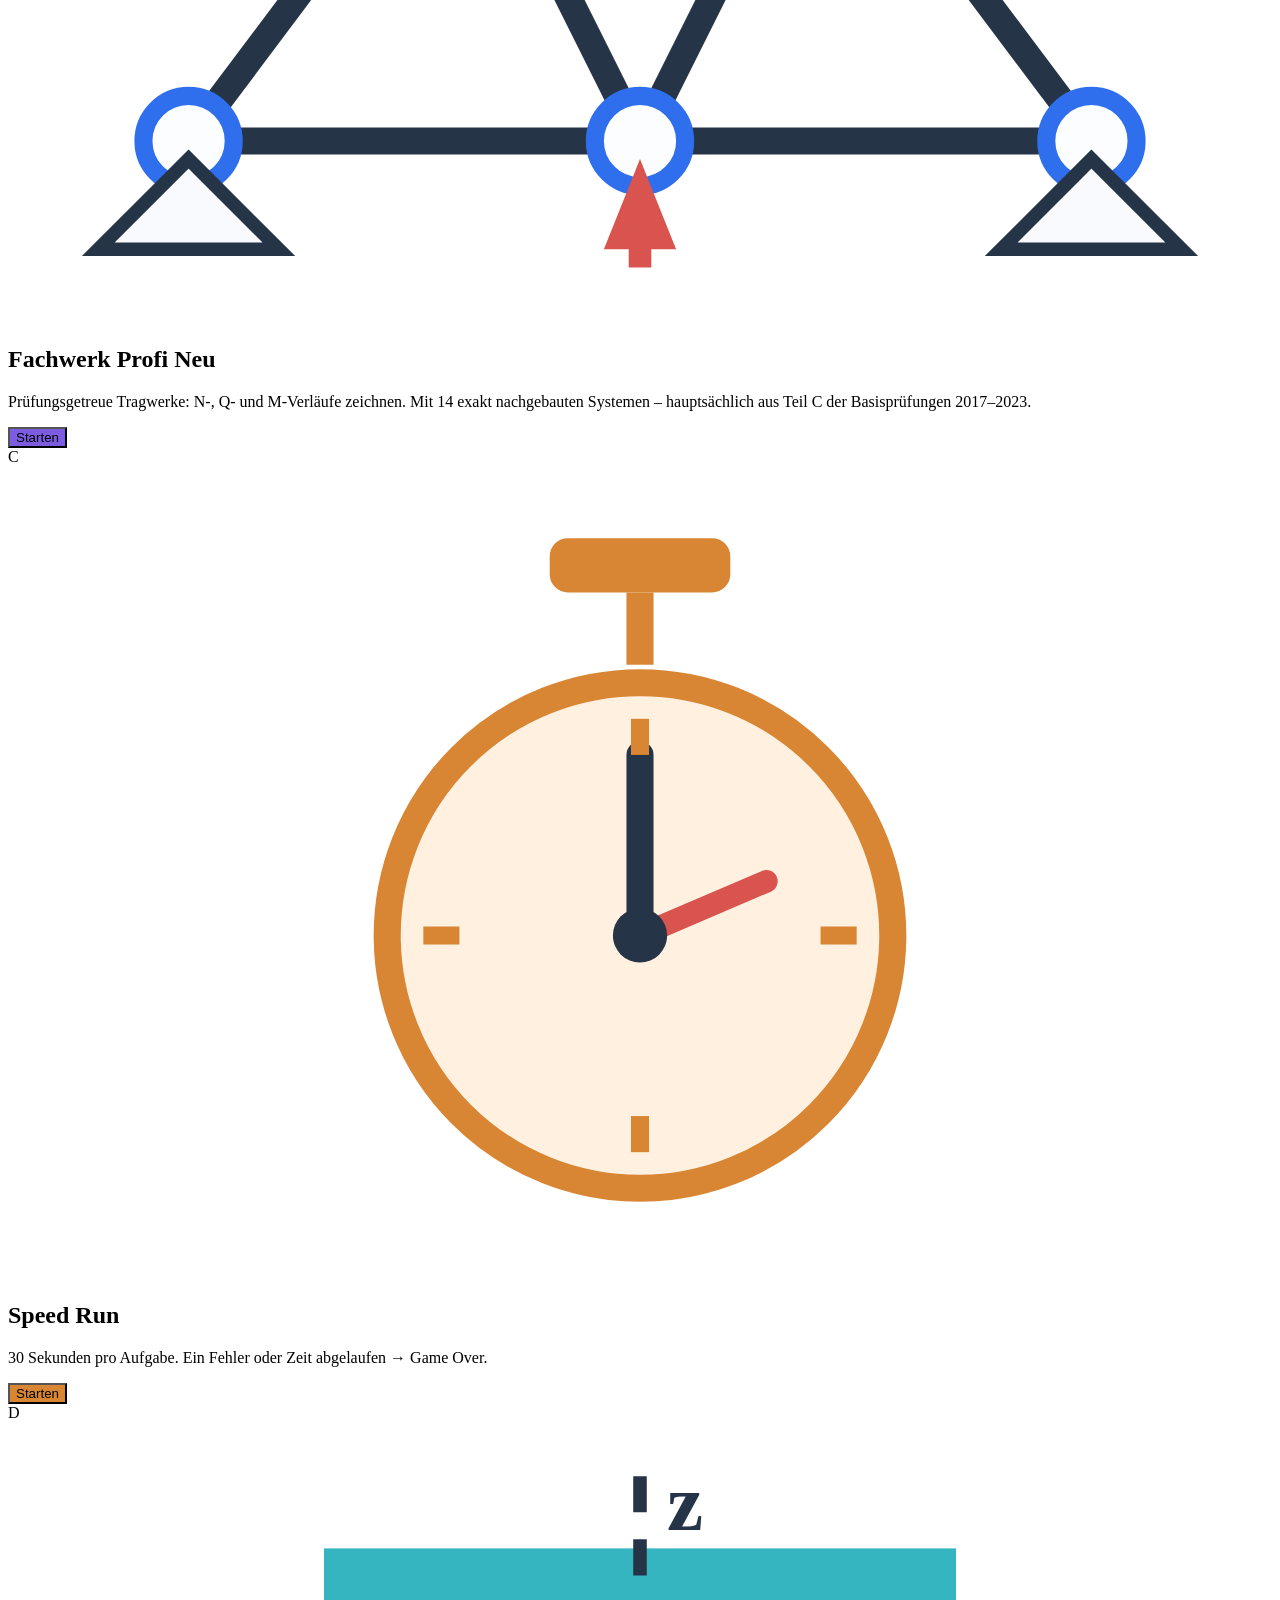
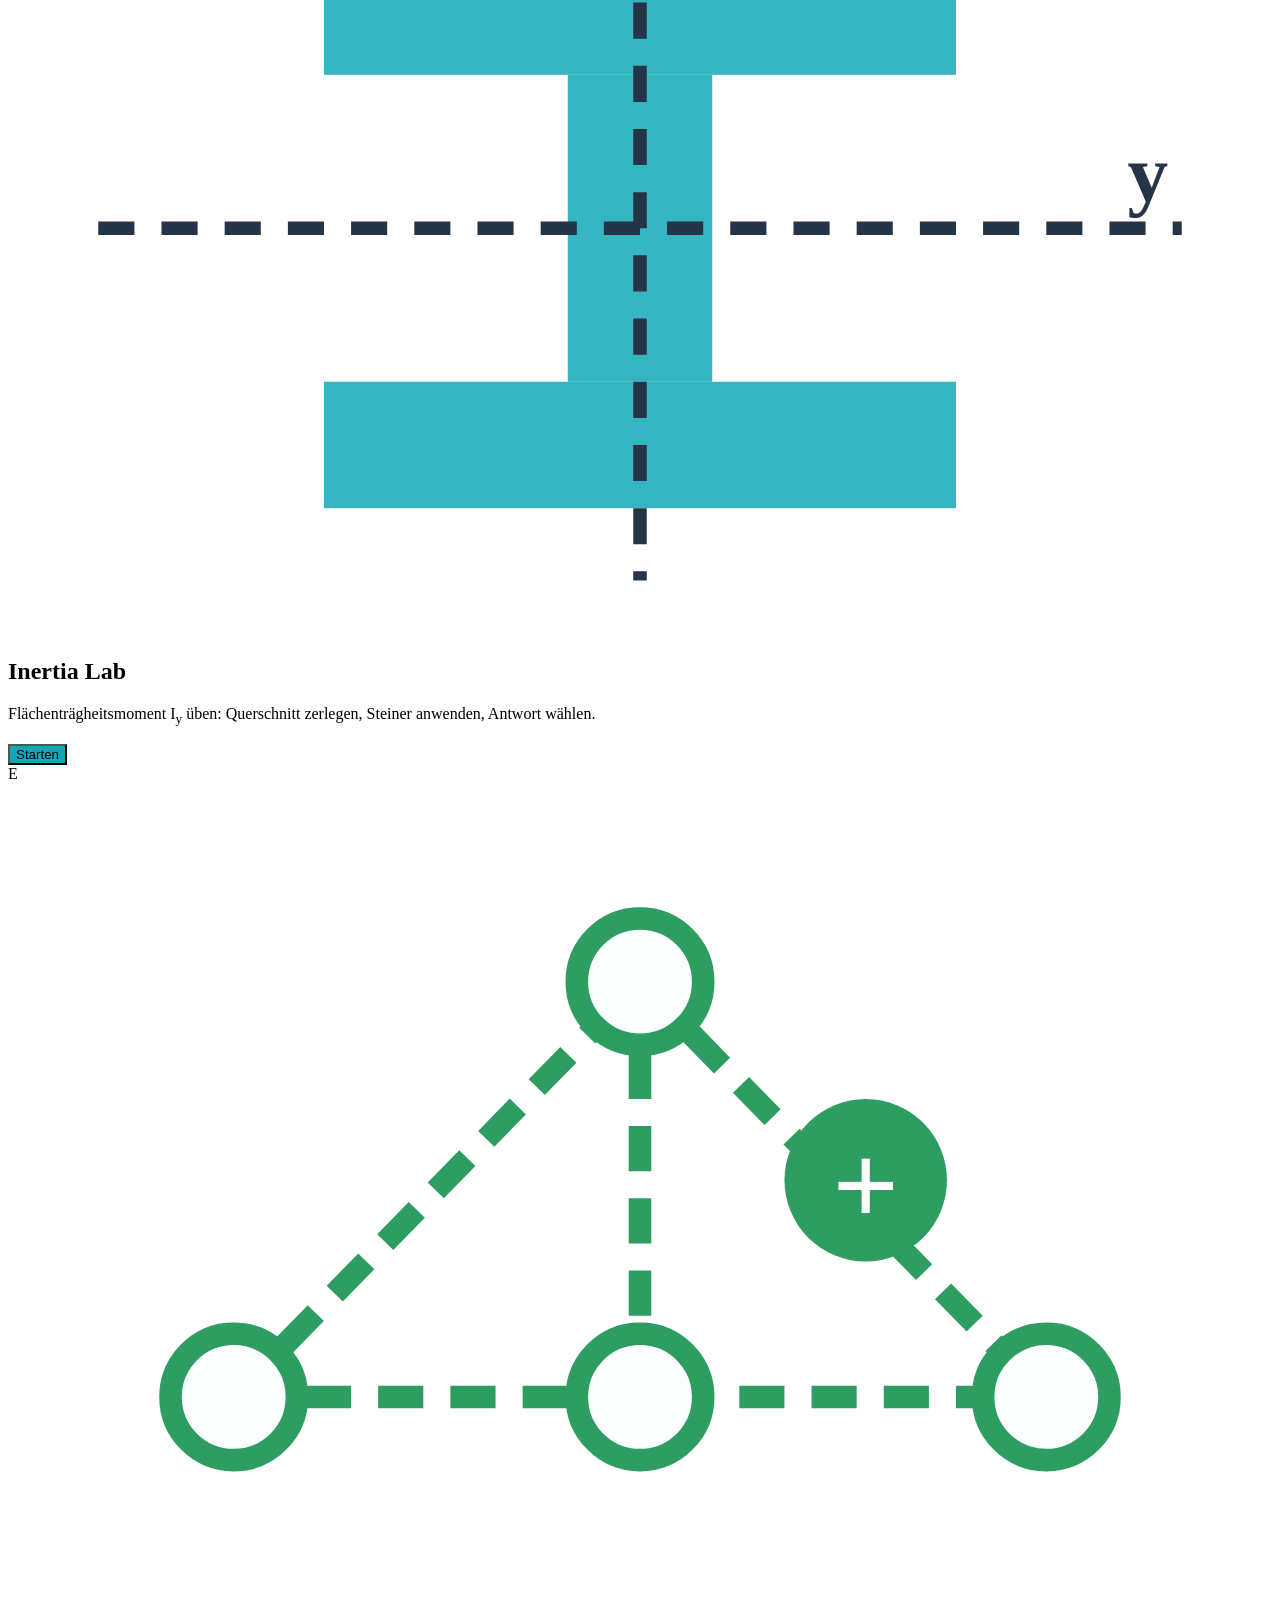
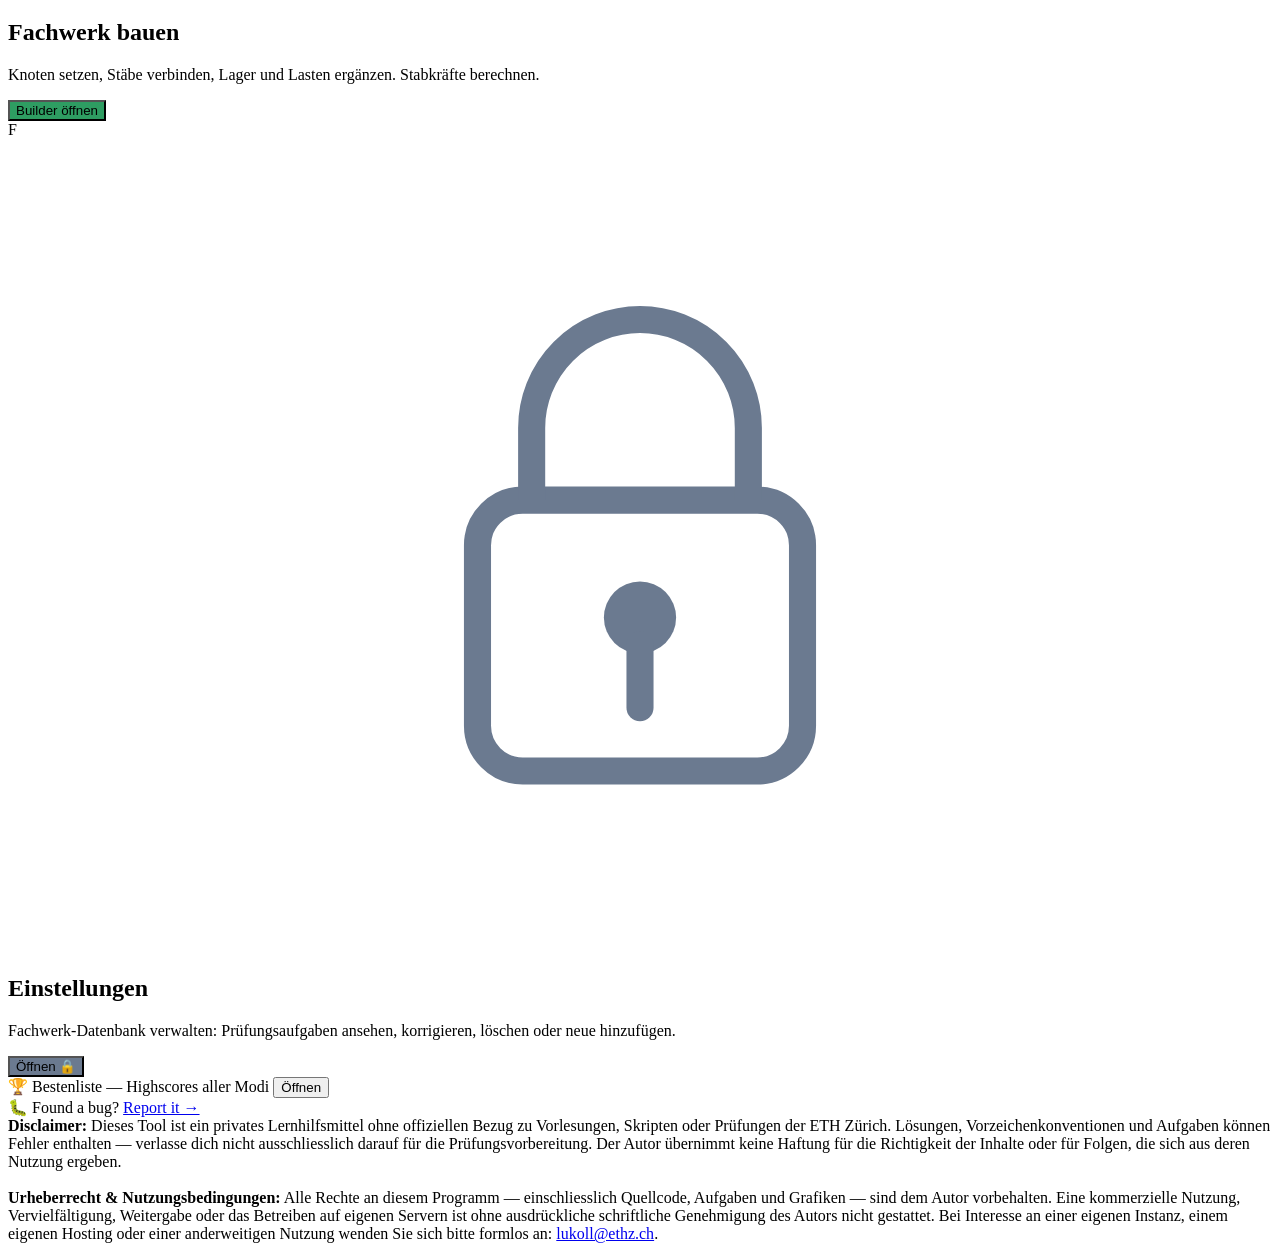
==== commit ecd3bc0a: "Einstellungen-Tab: passwortgeschützte Fachwerk-Datenbank (ansehen/bearbeiten/löschen/neu) - Server: " ====
--- a/web/index.html
+++ b/web/index.html
@@ -74,7 +74,7 @@
       </div>
       <div class="card-accent" style="background:#7C5CE0"></div>
       <h2>Fachwerk Profi <span class="badge-new">Neu</span></h2>
-      <p>Komplexere Fachwerke: Stabkräfte bestimmen, Nullstäbe finden. Jetzt mit 14 Prüfungsaufgaben aus Altprüfungen 2020–2023.</p>
+      <p>Prüfungsgetreue Tragwerke: N-, Q- und M-Verläufe zeichnen. Mit 14 exakt nachgebauten Systemen – hauptsächlich aus Teil C der Basisprüfungen 2017–2023.</p>
       <button class="btn-accent" style="background:#7C5CE0">Starten</button>
     </div>
 
@@ -119,7 +119,7 @@
       <button class="btn-accent" style="background:#11A8B5">Starten</button>
     </div>
 
-    <div class="card mode-card" onclick="App.showTrussBuilder()">
+    <div class="card mode-card" onclick="App.showTrussBuilder(null)">
       <span class="mode-letter">E</span>
       <div class="card-icon">
         <svg viewBox="0 0 140 90" xmlns="http://www.w3.org/2000/svg">
@@ -139,6 +139,22 @@
       <h2>Fachwerk bauen</h2>
       <p>Knoten setzen, Stäbe verbinden, Lager und Lasten ergänzen. Stabkräfte berechnen.</p>
       <button class="btn-accent" style="background:#2E9D62">Builder öffnen</button>
+    </div>
+
+    <div class="card mode-card" onclick="App.showSettings()">
+      <span class="mode-letter">F</span>
+      <div class="card-icon">
+        <svg viewBox="0 0 140 90" xmlns="http://www.w3.org/2000/svg">
+          <rect x="52" y="40" width="36" height="30" rx="5" fill="none" stroke="#6B7A90" stroke-width="3"/>
+          <path d="M58 40 v-8 a12 12 0 0 1 24 0 v8" fill="none" stroke="#6B7A90" stroke-width="3"/>
+          <circle cx="70" cy="53" r="4" fill="#6B7A90"/>
+          <line x1="70" y1="56" x2="70" y2="63" stroke="#6B7A90" stroke-width="3" stroke-linecap="round"/>
+        </svg>
+      </div>
+      <div class="card-accent" style="background:#6B7A90"></div>
+      <h2>Einstellungen</h2>
+      <p>Fachwerk-Datenbank verwalten: Prüfungsaufgaben ansehen, korrigieren, löschen oder neue hinzufügen.</p>
+      <button class="btn-accent" style="background:#6B7A90">Öffnen 🔒</button>
     </div>
 
   </div>
@@ -241,6 +257,22 @@
   </div>
 </div>
 
+<!-- ===== LÖSUNGSWEG OVERLAY (Statik-Assistent) ===== -->
+<div id="walkthrough-overlay" class="overlay" style="display:none;" onclick="if (event.target === this) this.style.display='none'">
+  <div class="overlay-panel">
+    <div class="overlay-header walk-head">
+      <h2 id="walk-title">Lösungsweg</h2>
+      <button class="cheatsheet-close" id="walk-close" type="button">✕</button>
+    </div>
+    <canvas id="walk-canvas" width="640" height="220"></canvas>
+    <p id="walk-text" class="explanation-text"></p>
+    <div class="overlay-actions">
+      <button class="btn-back" id="walk-prev" type="button">← Zurück</button>
+      <button class="btn-accent" id="walk-next" type="button">Weiter →</button>
+    </div>
+  </div>
+</div>
+
 <!-- ===== SCOREBOARD OVERLAY ===== -->
 <div id="scoreboard-overlay" class="overlay" style="display:none;" onclick="if (event.target === this) Scoreboard.close()">
   <div class="overlay-panel">
@@ -281,6 +313,7 @@
       <button class="btn-tool" onclick="App.trussBuilder && App.trussBuilder.clear()">Leeren</button>
       <button class="btn-tool" onclick="App.trussBuilder && App.trussBuilder.validate()">System prüfen</button>
       <button class="btn-tool btn-solve" onclick="App.trussBuilder && App.trussBuilder.solve()">Berechnen</button>
+      <button class="btn-tool btn-solve" id="btn-save-fixture" style="display:none" onclick="App.trussBuilder && App.trussBuilder.saveToServer()">💾 In Datenbank speichern</button>
       <!-- dev-only buttons hidden
       <button class="btn-tool btn-mode" id="btn-edit-solution" onclick="App.trussBuilder && App.trussBuilder.toggleEditMode()">✏ Beanspruchung bearbeiten</button>
       <button class="btn-tool" onclick="App.trussBuilder && App.trussBuilder.exportToCollection()">+ Zur Sammlung</button>
@@ -303,6 +336,42 @@
   </div>
 </div>
 
+<!-- ===== SETTINGS VIEW ===== -->
+<div id="settings-view" class="view" style="display:none; flex-direction:column;">
+  <div class="topbar">
+    <div class="topbar-left">
+      <button class="btn-back" onclick="App.showMenu()">← Menü</button>
+      <div>
+        <div class="topbar-title">Einstellungen — Fachwerk-Datenbank</div>
+        <div class="topbar-sub">Prüfungsaufgaben ansehen, korrigieren, löschen oder neue hinzufügen.</div>
+      </div>
+    </div>
+    <div class="topbar-right">
+      <button class="btn-back" onclick="Settings.logout()">🔒 Sperren</button>
+    </div>
+  </div>
+
+  <div id="settings-gate" class="settings-gate" style="display:none;">
+    <div class="settings-gate-box">
+      <div class="settings-gate-icon">🔒</div>
+      <h2>Passwort erforderlich</h2>
+      <p>Dieser Bereich verändert die Aufgaben-Datenbank für alle Spielmodi.</p>
+      <input type="password" id="settings-password" placeholder="Passwort"
+             onkeydown="if(event.key==='Enter')Settings.login()">
+      <button class="btn-accent" onclick="Settings.login()">Entsperren</button>
+      <div id="settings-gate-error" class="settings-gate-error"></div>
+    </div>
+  </div>
+
+  <div id="settings-content" style="display:none; flex:1; overflow-y:auto;">
+    <div class="settings-toolbar">
+      <button class="btn-accent" style="background:#2E9D62" onclick="Settings.addNew()">+ Neues Fachwerk</button>
+      <span id="settings-info" class="settings-info"></span>
+    </div>
+    <div id="settings-list" class="settings-list"></div>
+  </div>
+</div>
+
 <!-- ===== INERTIA LAB VIEW ===== -->
 <div id="inertia-view" class="view" style="display:none; flex-direction:column;">
   <div class="topbar">
@@ -385,10 +454,13 @@
 </div>
 
 <script src="/static/theme.js"></script>
+<script src="/static/draw_utils.js"></script>
 <script src="/static/scoreboard.js"></script>
+<script src="/static/settings.js"></script>
 <script src="/static/app.js"></script>
 <script src="/static/diagram_game.js"></script>
 <script src="/static/frame_fixtures.js"></script>
+<script src="/static/tutor.js"></script>
 <script src="/static/frame_challenge.js"></script>
 <script src="/static/truss_builder.js"></script>
 <script src="/static/inertia_fixtures.js"></script>
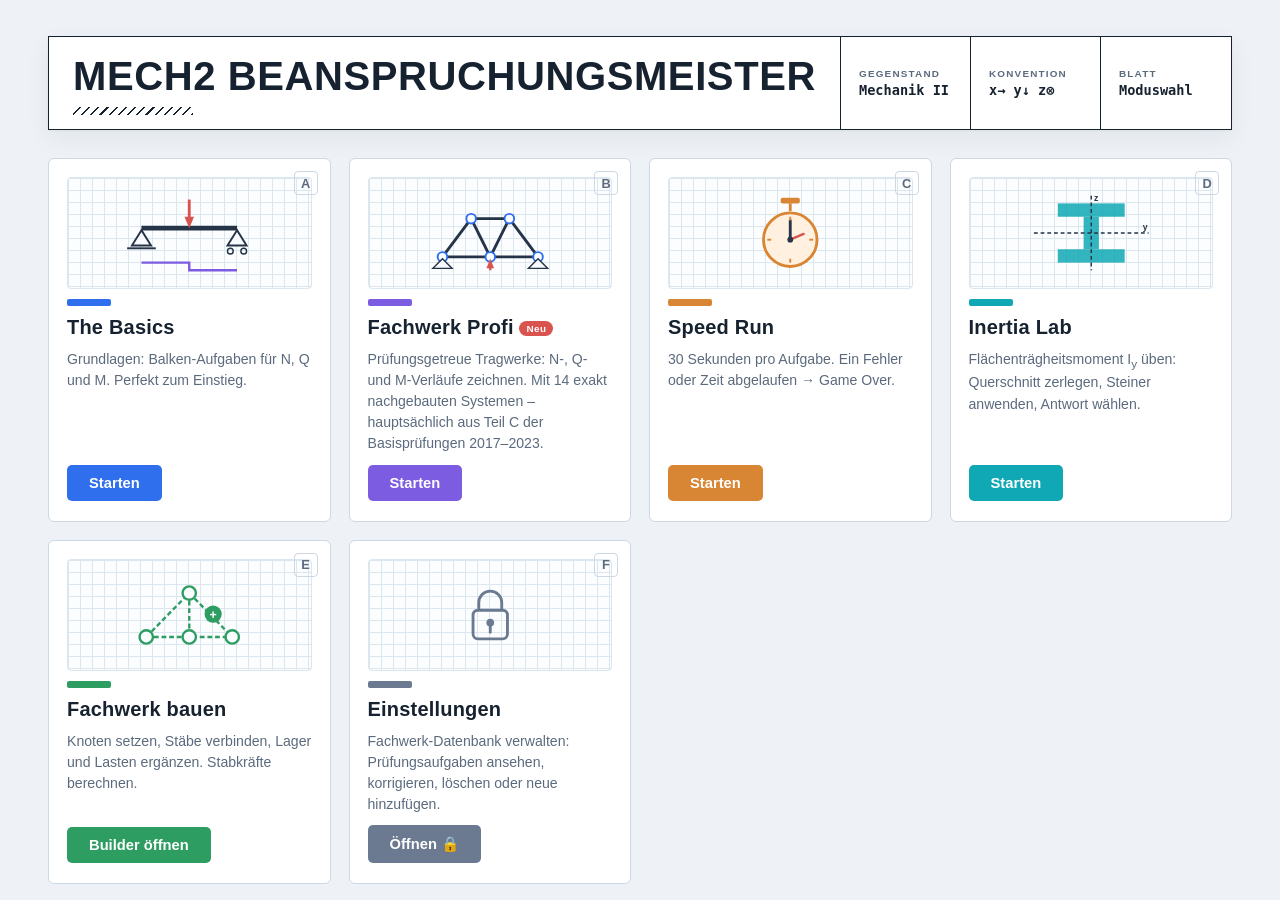
==== commit 6218d47e: "Statischer Betrieb: Löser nach JS portiert, Hosting ohne Server Die App lief auf Render; der Service" ====
--- a/web/index.html
+++ b/web/index.html
@@ -4,7 +4,7 @@
   <meta charset="UTF-8">
   <meta name="viewport" content="width=device-width, initial-scale=1.0, viewport-fit=cover, user-scalable=no">
   <title>Mech2 Beanspruchungsmeister</title>
-  <link rel="stylesheet" href="/static/style.css">
+  <link rel="stylesheet" href="static/style.css">
 </head>
 <body>
 
@@ -295,7 +295,7 @@
 <div id="builder-view" class="view" style="display:none; flex-direction:column;">
   <div class="topbar">
     <div class="topbar-left">
-      <button class="btn-back" onclick="App.showMenu()">← Menü</button>
+      <button class="btn-back" id="builder-back" onclick="App.builderBack()">← Menü</button>
       <div>
         <div class="topbar-title">Fachwerk bauen</div>
         <div class="topbar-sub">Knoten setzen, Stäbe verbinden, Lager und Lasten ergänzen.</div>
@@ -453,17 +453,22 @@
   </div>
 </div>
 
-<script src="/static/theme.js"></script>
-<script src="/static/draw_utils.js"></script>
-<script src="/static/scoreboard.js"></script>
-<script src="/static/settings.js"></script>
-<script src="/static/app.js"></script>
-<script src="/static/diagram_game.js"></script>
-<script src="/static/frame_fixtures.js"></script>
-<script src="/static/tutor.js"></script>
-<script src="/static/frame_challenge.js"></script>
-<script src="/static/truss_builder.js"></script>
-<script src="/static/inertia_fixtures.js"></script>
-<script src="/static/inertia_lab.js"></script>
+<!-- Statischer Betrieb: Loeser im Browser statt Flask-Backend -->
+<script src="static/solver_linalg.js"></script>
+<script src="static/solver_truss.js"></script>
+<script src="static/solver_frame.js"></script>
+<script src="static/api_local.js"></script>
+<script src="static/theme.js"></script>
+<script src="static/draw_utils.js"></script>
+<script src="static/scoreboard.js"></script>
+<script src="static/settings.js"></script>
+<script src="static/app.js"></script>
+<script src="static/diagram_game.js"></script>
+<script src="static/frame_fixtures.js"></script>
+<script src="static/tutor.js"></script>
+<script src="static/frame_challenge.js"></script>
+<script src="static/truss_builder.js"></script>
+<script src="static/inertia_fixtures.js"></script>
+<script src="static/inertia_lab.js"></script>
 </body>
 </html>
--- a/web/static/style.css
+++ b/web/static/style.css
@@ -0,0 +1,549 @@
+*, *::before, *::after { box-sizing: border-box; margin: 0; padding: 0; -webkit-tap-highlight-color: transparent; }
+
+/* =====================================================================
+   Design-System "Technisches Zeichenblatt"
+   Kühles helles Papier, Tusche-Linien, DIN-Lettering, Schraffur-Motiv.
+   Canvas-Farben kommen aus theme.js — Werte hier synchron halten.
+   ===================================================================== */
+:root {
+  --bg:        #EEF2F6;
+  --paper:     #FBFDFF;
+  --surface:   #FFFFFF;
+  --ink:       #16222F;
+  --text:      #16222F;
+  --muted:     #5B6A7D;
+  --border:    #CCD8E3;
+  --line:      #DCE6EF;
+
+  --blue:      #2F6FED;
+  --green:     #2E9D62;
+  --purple:    #7C5CE0;
+  --red:       #D9534F;
+  --orange:    #D98634;
+  --teal:      #11A8B5;
+  --beam:      #243447;
+
+  --font-display: "DIN Alternate", "Bahnschrift", "Archivo Narrow", "Arial Narrow", "Helvetica Neue", sans-serif;
+  --font-body: -apple-system, BlinkMacSystemFont, "Segoe UI", Roboto, "Helvetica Neue", sans-serif;
+  --font-mono: ui-monospace, "SF Mono", "Cascadia Mono", Menlo, Consolas, monospace;
+
+  --radius: 6px;
+  --shadow-card: 0 1px 2px rgba(22, 34, 47, .05), 0 8px 24px rgba(22, 34, 47, .06);
+}
+
+html, body { height: 100%; background: var(--bg); font-family: var(--font-body); color: var(--ink); }
+
+.view { display: flex; flex-direction: column; height: 100vh; height: 100dvh; }
+#menu-view { overflow-y: auto; display: block; }
+
+/* Schraffur — das Einspannungs-Motiv als Signatur-Element */
+.hatch, .card-accent {
+  background-image: repeating-linear-gradient(
+    -45deg, currentColor 0, currentColor 1.5px, transparent 1.5px, transparent 6.5px);
+}
+
+/* ---- MENÜ: Plankopf (DIN-Schriftfeld) ---- */
+.plankopf {
+  margin: 36px 48px 28px;
+  border: 1.5px solid var(--ink);
+  background: var(--surface);
+  display: grid;
+  grid-template-columns: 1fr auto auto auto;
+  align-items: stretch;
+  box-shadow: var(--shadow-card);
+}
+.plankopf-title { padding: 18px 24px 14px; border-right: 1.5px solid var(--ink); min-width: 0; }
+.plankopf-title h1 {
+  font-family: var(--font-display);
+  font-size: clamp(1.6rem, 3.4vw, 2.5rem);
+  font-weight: 700; letter-spacing: .015em; text-transform: uppercase; line-height: 1.05;
+}
+.plankopf-title .hatch { height: 8px; width: 120px; margin-top: 10px; color: var(--ink); }
+.plankopf-cell {
+  padding: 12px 18px; border-right: 1.5px solid var(--ink);
+  display: flex; flex-direction: column; justify-content: center; gap: 3px; min-width: 130px;
+}
+.plankopf-cell:last-child { border-right: none; }
+.plankopf-cell .k {
+  font-size: .62rem; font-weight: 700; letter-spacing: .12em;
+  text-transform: uppercase; color: var(--muted);
+}
+.plankopf-cell .v { font-family: var(--font-mono); font-size: .85rem; font-weight: 600; }
+
+/* ---- MENÜ: Modus-Karten als Blattausschnitte ---- */
+.menu-cards {
+  display: grid; grid-template-columns: repeat(auto-fit, minmax(240px, 1fr));
+  gap: 18px; padding: 0 48px 40px;
+}
+.card {
+  background: var(--surface); border: 1.5px solid var(--border); border-radius: var(--radius);
+  padding: 18px 18px 20px; cursor: pointer; position: relative;
+  display: flex; flex-direction: column; gap: 10px;
+  transition: border-color .15s, box-shadow .15s, transform .15s;
+}
+@media (hover: hover) {
+  .card:hover { border-color: var(--ink); box-shadow: var(--shadow-card); transform: translateY(-2px); }
+  .card:hover .card-accent { width: 100%; }
+}
+.card-accent { height: 7px; width: 44px; border-radius: 2px; transition: width .28s ease; }
+.mode-letter {
+  position: absolute; top: 12px; right: 12px;
+  font-family: var(--font-display); font-size: .8rem; font-weight: 700;
+  width: 24px; height: 24px; display: flex; align-items: center; justify-content: center;
+  border: 1.5px solid var(--border); border-radius: 4px; color: var(--muted);
+}
+.card h2 { font-family: var(--font-display); font-size: 1.25rem; font-weight: 700; letter-spacing: .01em; }
+.badge-new {
+  background: var(--red); color: #fff; font-family: var(--font-body); font-size: .62rem;
+  font-weight: 700; padding: 2px 7px; border-radius: 20px; vertical-align: middle; letter-spacing: .04em;
+}
+.card p { color: var(--muted); font-size: .88rem; line-height: 1.5; flex: 1; }
+.card-icon {
+  background: var(--paper); border: 1px solid var(--line); border-radius: 4px;
+  padding: 12px; display: flex; align-items: center; justify-content: center;
+  background-image: linear-gradient(var(--line) 1px, transparent 1px),
+                    linear-gradient(90deg, var(--line) 1px, transparent 1px);
+  background-size: 12px 12px;
+}
+.card-icon svg { width: 100%; height: 86px; display: block; }
+.mode-card .btn-accent { align-self: flex-start; }
+
+/* ---- TIMER & PUNKTE ---- */
+.timer-display {
+  font-family: var(--font-mono); font-size: 1.35rem; font-weight: 700; color: var(--orange);
+  min-width: 78px; text-align: right; font-variant-numeric: tabular-nums;
+}
+.timer-display.warn { color: var(--red); animation: pulse .6s infinite alternate; }
+@keyframes pulse { from { opacity: 1; } to { opacity: .45; } }
+.points-display {
+  font-family: var(--font-mono); font-size: 1.35rem; font-weight: 700; color: var(--blue);
+  min-width: 140px; text-align: right; font-variant-numeric: tabular-nums;
+}
+
+/* ---- N/Q/M-FILTER (Topbar) ---- */
+.kind-filter {
+  display: flex; border: 1.5px solid var(--border); border-radius: var(--radius);
+  overflow: hidden; background: var(--surface);
+}
+.kind-filter button {
+  padding: 7px 14px; background: transparent; border: none; cursor: pointer;
+  font-size: .85rem; font-weight: 700; color: var(--muted); transition: background .12s, color .12s;
+  font-family: var(--font-body);
+}
+.kind-filter button + button { border-left: 1.5px solid var(--border); }
+.kind-filter button:hover { background: var(--bg); color: var(--ink); }
+.kind-filter button.active { background: var(--ink); color: #fff; }
+
+/* ---- HINWEIS-BOXEN ---- */
+.bug-report-banner {
+  display: flex; align-items: center; gap: 12px;
+  margin: 0 48px; padding: 12px 18px; border-radius: var(--radius);
+  background: var(--surface); border: 1.5px solid var(--border);
+  color: var(--muted); font-size: .88rem; font-weight: 600;
+}
+.bug-report-icon { font-size: 1.05rem; }
+.btn-bug-report {
+  margin-left: auto; padding: 7px 16px; border-radius: 5px;
+  background: var(--ink); color: #fff; font-weight: 700; font-size: .82rem;
+  text-decoration: none; transition: opacity .15s;
+}
+.btn-bug-report:hover { opacity: .82; }
+.disclaimer {
+  margin: 18px 48px 36px; padding: 14px 18px; border-radius: var(--radius);
+  background: transparent; border: 1px dashed var(--border); color: var(--muted);
+  font-size: .78rem; line-height: 1.55;
+}
+.disclaimer strong { color: var(--muted); }
+.disclaimer a { color: var(--blue); text-decoration: none; font-weight: 700; }
+.disclaimer a:hover { text-decoration: underline; }
+
+/* ---- OVERLAYS ---- */
+.overlay {
+  position: fixed; inset: 0; background: rgba(22, 34, 47, .5);
+  display: flex; align-items: center; justify-content: center; z-index: 100;
+  backdrop-filter: blur(2px);
+}
+.overlay-panel {
+  background: var(--surface); border: 1.5px solid var(--ink); border-radius: 10px;
+  padding: 24px 28px; max-width: 720px; width: 92%;
+  max-height: 92vh; max-height: 92dvh; overflow-y: auto;
+  box-shadow: 0 24px 64px rgba(22, 34, 47, .3);
+  display: flex; flex-direction: column; gap: 12px; align-items: stretch;
+}
+.overlay-header h2 { font-family: var(--font-display); font-size: 1.35rem; font-weight: 700; }
+.overlay-panel canvas {
+  position: static; /* globale canvas-Regel (absolute) gilt nur für Spielflächen */
+  width: 100%; height: 220px; max-height: 35vh; background: var(--paper);
+  border-radius: 4px; border: 1px solid var(--border); display: block;
+}
+.explanation-text {
+  color: var(--ink); font-size: .95rem; line-height: 1.55; background: var(--bg);
+  padding: 12px 14px; border-radius: 4px; border-left: 3px solid var(--blue);
+}
+.overlay-actions { display: flex; gap: 10px; justify-content: flex-end; }
+.gameover-score {
+  font-family: var(--font-mono); font-size: 2.4rem; font-weight: 700; color: var(--blue);
+  text-align: center; padding: 8px 0; font-variant-numeric: tabular-nums;
+}
+
+/* ---- GETEILTE LEISTEN ---- */
+.topbar {
+  background: var(--surface); border-bottom: 1.5px solid var(--border);
+  padding: 12px 22px; display: flex; align-items: center; justify-content: space-between; gap: 16px;
+}
+.topbar-left { display: flex; align-items: center; gap: 16px; min-width: 0; }
+.topbar-right { display: flex; flex-direction: column; align-items: flex-end; gap: 4px; }
+.topbar-title { font-family: var(--font-display); font-size: 1.2rem; font-weight: 700; letter-spacing: .01em; }
+.topbar-sub { font-size: .78rem; color: var(--muted); }
+.conv-label { font-size: .78rem; color: var(--muted); }
+
+.statusbar {
+  background: var(--surface); border-bottom: 1.5px solid var(--border);
+  padding: 7px 22px; display: flex; align-items: center; justify-content: space-between; min-height: 34px;
+}
+#game-status { font-size: .88rem; font-weight: 700; }
+.feedback-text { font-size: .86rem; color: var(--muted); }
+#builder-status { font-size: .86rem; font-family: var(--font-mono); color: var(--ink); }
+
+.bottombar {
+  background: var(--surface); border-top: 1.5px solid var(--border);
+  padding: 12px 22px; display: flex; gap: 10px; justify-content: flex-end;
+}
+
+.canvas-wrap { flex: 1; position: relative; overflow: hidden; background: var(--paper); }
+canvas { position: absolute; top: 0; left: 0; touch-action: none; }
+
+/* ---- BUTTONS ---- */
+button { font-family: var(--font-body); }
+.btn-back {
+  background: var(--surface); border: 1.5px solid var(--border); border-radius: 5px;
+  padding: 7px 14px; cursor: pointer; font-size: .86rem; font-weight: 600; color: var(--ink);
+  transition: border-color .12s, background .12s;
+}
+.btn-back:hover { border-color: var(--ink); }
+.btn-accent {
+  background: var(--blue); color: #fff; border: none; border-radius: 5px;
+  padding: 10px 22px; cursor: pointer; font-size: .92rem; font-weight: 700;
+  transition: filter .12s;
+}
+.btn-accent:hover { filter: brightness(1.08); }
+button:focus-visible, a:focus-visible, .radio-tool input:focus-visible {
+  outline: 2px solid var(--blue); outline-offset: 2px;
+}
+
+select {
+  padding: 7px 10px; border: 1.5px solid var(--border); border-radius: 5px;
+  background: var(--surface); font-size: .88rem; min-width: 220px; cursor: pointer;
+}
+
+/* ---- BUILDER-SIDEBAR ---- */
+.builder-body { display: flex; flex: 1; overflow: hidden; }
+.sidebar {
+  width: 208px; min-width: 208px; background: var(--surface); border-right: 1.5px solid var(--border);
+  padding: 14px; display: flex; flex-direction: column; gap: 6px; overflow-y: auto;
+}
+.sidebar-heading {
+  font-family: var(--font-display); font-size: .78rem; font-weight: 700; color: var(--muted);
+  text-transform: uppercase; letter-spacing: .1em; margin-bottom: 6px;
+  display: flex; align-items: center; gap: 8px;
+}
+.sidebar-heading::after { content: ""; flex: 1; height: 5px; color: var(--border);
+  background-image: repeating-linear-gradient(-45deg, currentColor 0, currentColor 1px, transparent 1px, transparent 5px); }
+.sidebar-section { display: flex; flex-direction: column; }
+.sidebar-divider { border: none; border-top: 1.5px solid var(--border); margin: 10px 0 8px; }
+
+.btn-tool {
+  width: 100%; text-align: left; background: var(--surface); border: 1.5px solid var(--border);
+  border-radius: 5px; padding: 8px 10px; cursor: pointer; font-size: .86rem; font-weight: 600;
+  margin-bottom: 5px; color: var(--ink); transition: border-color .12s, background .12s;
+}
+.btn-tool:hover { border-color: var(--ink); }
+.btn-solve { background: var(--blue); color: #fff; border-color: var(--blue); font-weight: 700; }
+.btn-solve:hover { border-color: var(--blue); filter: brightness(1.08); }
+
+/* Icon-Werkzeugkacheln */
+.tool-group-label {
+  font-size: .68rem; font-weight: 700; letter-spacing: .1em; text-transform: uppercase;
+  color: var(--muted); margin: 8px 0 4px;
+}
+.tool-grid { display: grid; grid-template-columns: 1fr 1fr; gap: 5px; }
+.tool-tile {
+  position: relative; display: flex; flex-direction: column; align-items: center; gap: 3px;
+  padding: 7px 4px 5px; background: var(--surface); border: 1.5px solid var(--border);
+  border-radius: 6px; cursor: pointer; color: var(--ink);
+  transition: border-color .12s, background .12s;
+}
+.tool-tile svg { width: 24px; height: 24px; display: block; }
+.tool-tile span { font-size: .68rem; font-weight: 600; line-height: 1.1; text-align: center; }
+.tool-tile kbd {
+  position: absolute; top: 3px; right: 4px; font-size: .58rem; color: var(--muted);
+  font-family: var(--font-mono); border: 1px solid var(--line); border-radius: 3px; padding: 0 3px;
+}
+.tool-tile:hover { border-color: var(--ink); }
+.tool-tile.active { border-color: var(--blue); background: #E6EEFB; color: var(--blue); }
+.tool-tile.active kbd { color: var(--blue); border-color: var(--blue); }
+
+.btn-solve-ready { animation: solvepulse 1.1s infinite alternate; }
+@keyframes solvepulse {
+  from { box-shadow: 0 0 0 0 rgba(47,111,237,.45); }
+  to   { box-shadow: 0 0 0 7px rgba(47,111,237,0); }
+}
+
+.history-row { display: flex; gap: 6px; margin-bottom: 10px; }
+.btn-icon {
+  flex: 1; padding: 6px 0; background: var(--surface); border: 1.5px solid var(--border);
+  border-radius: 5px; font-size: 1.05rem; cursor: pointer; line-height: 1; color: var(--ink);
+}
+.btn-icon:hover:not(:disabled) { border-color: var(--ink); }
+.btn-icon:disabled { opacity: .35; cursor: not-allowed; }
+
+.mode-buttons { display: flex; gap: 6px; }
+.btn-mode {
+  flex: 1; padding: 8px 0; border: 1.5px solid var(--border); border-radius: 5px;
+  background: var(--surface); font-family: var(--font-display); font-size: 1.1rem; font-weight: 700;
+  cursor: pointer; transition: border-color .12s, background .12s;
+}
+.btn-mode:hover { border-color: currentColor; }
+.btn-mode-active { background: var(--paper) !important; border-color: currentColor !important;
+  box-shadow: inset 0 -3px 0 currentColor; }
+
+/* ===== INERTIA LAB ===== */
+.inertia-body { display: flex; flex: 1; overflow: hidden; }
+.inertia-body .canvas-wrap { flex: 1 1 50%; min-width: 0; }
+.inertia-side {
+  flex: 1 1 50%; min-width: 320px; background: var(--surface);
+  border-left: 1.5px solid var(--border); padding: 18px 20px;
+  overflow-y: auto; display: flex; flex-direction: column; gap: 14px;
+}
+.inertia-table {
+  width: 100%; border-collapse: collapse; font-size: .88rem; background: var(--paper);
+  border: 1.5px solid var(--border); border-radius: 5px; overflow: hidden;
+}
+.inertia-table th, .inertia-table td { padding: 8px 10px; border-bottom: 1px solid var(--border); text-align: left; }
+.inertia-table th {
+  background: var(--bg); font-weight: 700; color: var(--muted);
+  font-size: .74rem; text-transform: uppercase; letter-spacing: .06em;
+}
+.inertia-table tbody tr:last-child td { border-bottom: none; }
+.inertia-table td { font-family: var(--font-mono); font-variant-numeric: tabular-nums; }
+.part-chip { padding: 2px 8px; border-radius: 4px; font-weight: 700; font-size: .8rem; margin-right: 6px; font-family: var(--font-body); }
+.inertia-input {
+  width: 76px; padding: 5px 7px; border: 1.5px solid var(--border); border-radius: 4px;
+  background: #fff; font-size: .88rem; font-family: var(--font-mono);
+}
+.inertia-input:focus { outline: 2px solid var(--blue); outline-offset: -1px; border-color: var(--blue); }
+.inertia-input.ok  { border-color: var(--green); background: #EAF7EF; }
+.inertia-input.bad { border-color: var(--red);   background: #FCEAEA; }
+.inertia-actions { display: flex; gap: 10px; flex-wrap: wrap; }
+.inertia-hint {
+  font-size: .82rem; color: var(--muted); padding: 8px 10px; background: var(--bg);
+  border-radius: 4px; border-left: 3px solid var(--blue);
+}
+.inertia-choices { display: grid; grid-template-columns: repeat(auto-fit, minmax(150px, 1fr)); gap: 10px; }
+.inertia-choice {
+  display: flex; align-items: center; gap: 10px; padding: 12px 14px; cursor: pointer;
+  background: var(--paper); border: 1.5px solid var(--border); border-radius: 5px;
+  font-size: .92rem; font-weight: 600; color: var(--ink); text-align: left;
+  transition: background .12s, border-color .12s; font-family: var(--font-mono);
+}
+.inertia-choice:hover:not(:disabled) { border-color: var(--teal); }
+.inertia-choice:disabled { cursor: default; opacity: .85; }
+.inertia-choice.correct { background: #EAF7EF; border-color: var(--green); }
+.inertia-choice.wrong   { background: #FCEAEA; border-color: var(--red); }
+.choice-letter {
+  display: inline-flex; align-items: center; justify-content: center; flex: none;
+  width: 28px; height: 28px; border-radius: 4px; background: var(--teal); color: #fff;
+  font-weight: 700; font-size: .9rem; font-family: var(--font-display);
+}
+
+/* ===== CHEATSHEET ===== */
+.cheatsheet-tab {
+  position: fixed; right: 0; top: 130px; z-index: 80;
+  background: var(--teal); color: #fff; border: none; cursor: pointer;
+  padding: 10px 14px 10px 12px; border-radius: 8px 0 0 8px;
+  font-weight: 700; font-size: .85rem; box-shadow: -2px 2px 8px rgba(0,0,0,.12);
+  writing-mode: vertical-rl; transform: rotate(180deg);
+}
+.cheatsheet-tab:hover { filter: brightness(1.08); }
+.cheatsheet-panel {
+  position: fixed; right: 0; top: 80px; bottom: 20px; width: min(420px, 92vw); z-index: 79;
+  background: var(--surface); border: 1.5px solid var(--border); border-right: none;
+  border-radius: 10px 0 0 10px; box-shadow: -6px 0 20px rgba(0,0,0,.12);
+  padding: 16px 18px; overflow-y: auto;
+  transform: translateX(110%); transition: transform .25s ease;
+}
+.cheatsheet-panel.open { transform: translateX(0); }
+.cheatsheet-head { display: flex; justify-content: space-between; align-items: center; margin-bottom: 10px; }
+.cheatsheet-head strong { font-family: var(--font-display); font-size: 1.05rem; }
+.cheatsheet-close {
+  background: var(--bg); border: 1.5px solid var(--border); border-radius: 5px;
+  width: 28px; height: 28px; cursor: pointer; font-size: .9rem;
+}
+.cheatsheet-close:hover { border-color: var(--ink); }
+.cheatsheet-table { width: 100%; border-collapse: collapse; font-size: .82rem; }
+.cheatsheet-table th, .cheatsheet-table td {
+  padding: 6px 7px; border-bottom: 1px solid var(--border); text-align: left; vertical-align: middle;
+}
+.cheatsheet-table th {
+  background: var(--bg); font-weight: 700; color: var(--muted);
+  font-size: .7rem; text-transform: uppercase; letter-spacing: .06em;
+}
+.cheatsheet-table td { font-family: var(--font-mono); font-size: .78rem; }
+.cheatsheet-table td:first-child { font-weight: 600; font-family: var(--font-body); }
+.cheatsheet-table td small { color: var(--muted); font-weight: 400; }
+.cheatsheet-foot {
+  margin-top: 12px; padding: 10px 12px; background: var(--bg); border-radius: 4px;
+  font-size: .82rem; line-height: 1.5; color: var(--ink); border-left: 3px solid var(--teal);
+}
+
+/* ---- STATIK-ASSISTENT (Tutor) ---- */
+.tutor-panel { position: absolute; right: 18px; bottom: 18px; z-index: 60; display: flex; flex-direction: column; align-items: flex-end; gap: 9px; }
+.tutor-fab {
+  width: 52px; height: 52px; border-radius: 50%; border: 2px solid var(--ink);
+  background: var(--surface); font-size: 1.5rem; cursor: pointer;
+  box-shadow: var(--shadow-card); display: none;
+}
+.tutor-panel.collapsed .tutor-fab { display: block; }
+.tutor-panel.collapsed .tutor-body { display: none; }
+.tutor-nudge {
+  display: none; width: min(310px, calc(100vw - 36px)); padding: 12px;
+  background: var(--surface); border: 1.5px solid var(--purple); border-radius: 9px;
+  box-shadow: var(--shadow-card); font-size: .82rem; line-height: 1.4;
+}
+.tutor-panel.collapsed.nudging .tutor-nudge { display: flex; flex-direction: column; gap: 7px; order: -1; }
+.tutor-nudge strong { color: var(--purple); font-family: var(--font-display); font-size: .95rem; }
+.tutor-nudge span { color: var(--muted); }
+.tutor-nudge > div { display: flex; gap: 7px; }
+.tutor-nudge button { flex: 1; font-size: .78rem; padding: 7px 8px; text-align: center; }
+.tutor-fab.tutor-pulse { animation: tutorpulse 1s infinite alternate; }
+@keyframes tutorpulse { from { transform: scale(1); } to { transform: scale(1.12); box-shadow: 0 0 0 6px rgba(124,92,224,.18); } }
+.tutor-body {
+  width: min(340px, 86vw); background: var(--surface); border: 1.5px solid var(--ink);
+  border-radius: 10px; box-shadow: var(--shadow-card); padding: 12px;
+  display: flex; flex-direction: column; gap: 10px;
+}
+.tutor-head { display: flex; justify-content: space-between; align-items: center; }
+.tutor-head strong { font-family: var(--font-display); font-size: .95rem; }
+.tutor-close { background: var(--bg); border: 1.5px solid var(--border); border-radius: 5px; width: 26px; height: 26px; cursor: pointer; }
+.tutor-messages { max-height: 220px; overflow-y: auto; display: flex; flex-direction: column; gap: 8px; }
+.tutor-msg {
+  background: var(--bg); border-left: 3px solid var(--purple); border-radius: 4px;
+  padding: 8px 10px; font-size: .85rem; line-height: 1.45;
+}
+.tutor-msg.tutor-ok { border-left-color: var(--green); }
+.tutor-msg.tutor-hint2 { border-left-color: var(--orange); }
+.tutor-msg.tutor-hint3 { border-left-color: var(--red); }
+.tutor-actions { display: grid; grid-template-columns: 1fr 1fr; gap: 8px; }
+.tutor-actions button { flex: 1; font-size: .8rem; padding: 7px 8px; }
+.tutor-actions .tutor-reactions,
+.tutor-actions .tutor-show { border-color: var(--purple); color: var(--purple); }
+.tutor-actions .tutor-action-active { background: #F0ECFF; font-weight: 700; }
+.tutor-result { display: flex; gap: 8px; }
+.tutor-result button { flex: 1; font-size: .82rem; padding: 8px 8px; }
+.walk-head { display: flex; justify-content: space-between; align-items: center; }
+
+/* ---- SCHNITT-TOOL ---- */
+.fc-cut-active {
+  background: #FDECEC !important; border-color: var(--red) !important; color: var(--red); font-weight: 700;
+  box-shadow: 0 0 0 3px rgba(217,83,79,.14);
+}
+
+/* ---- SCOREBOARD ---- */
+.scoreboard-banner { cursor: pointer; transition: border-color .15s; }
+.scoreboard-banner:hover { border-color: var(--ink); }
+.scoreboard-head { display: flex; align-items: center; justify-content: space-between; gap: 16px; flex-wrap: wrap; }
+.scoreboard-namefield { display: flex; align-items: center; gap: 8px; font-size: .78rem; color: var(--muted); font-weight: 700; text-transform: uppercase; letter-spacing: .06em; }
+.scoreboard-namefield input, .gameover-name-row input {
+  padding: 7px 10px; border: 1.5px solid var(--border); border-radius: 5px;
+  font-size: .9rem; font-family: var(--font-body); width: 170px;
+}
+.scoreboard-namefield input:focus, .gameover-name-row input:focus {
+  outline: 2px solid var(--blue); outline-offset: -1px;
+}
+.scoreboard-tabs { align-self: flex-start; }
+.scoreboard-table { width: 100%; border-collapse: collapse; font-size: .9rem; }
+.scoreboard-table th {
+  text-align: left; padding: 6px 10px; background: var(--bg); color: var(--muted);
+  font-size: .72rem; text-transform: uppercase; letter-spacing: .08em;
+}
+.scoreboard-table td { padding: 8px 10px; border-bottom: 1px solid var(--line); }
+.scoreboard-table td.rank { font-family: var(--font-display); font-weight: 700; width: 36px; }
+.scoreboard-table td.score { font-family: var(--font-mono); font-weight: 700; font-variant-numeric: tabular-nums; text-align: right; }
+.scoreboard-table td.date { color: var(--muted); font-size: .8rem; text-align: right; }
+.scoreboard-table tbody tr:first-child td { background: #FFF8E1; }
+.scoreboard-empty { color: var(--muted); font-size: .92rem; padding: 18px 4px; }
+.gameover-highscore {
+  border: 1.5px dashed var(--orange); border-radius: var(--radius);
+  padding: 12px 14px; display: flex; flex-direction: column; gap: 10px; margin-bottom: 8px;
+}
+.gameover-rank { font-weight: 700; color: var(--orange); }
+.gameover-name-row { display: flex; gap: 8px; }
+.gameover-name-row input { flex: 1; }
+
+/* ---- Reduzierte Bewegung ---- */
+@media (prefers-reduced-motion: reduce) {
+  *, *::before, *::after { animation-duration: .01ms !important; transition-duration: .01ms !important; }
+}
+
+/* ---- Responsive ---- */
+@media (max-width: 900px) {
+  .plankopf { grid-template-columns: 1fr; margin: 20px 20px 18px; }
+  .plankopf-title { border-right: none; border-bottom: 1.5px solid var(--ink); }
+  .plankopf-cell { border-right: none; border-bottom: 1.5px solid var(--ink); flex-direction: row; align-items: baseline; gap: 10px; }
+  .plankopf-cell:last-child { border-bottom: none; }
+  .menu-cards { padding: 0 20px 28px; }
+  .bug-report-banner { margin: 0 20px; }
+  .disclaimer { margin: 16px 20px 28px; }
+}
+@media (max-width: 720px) {
+  .inertia-body { flex-direction: column; }
+  .inertia-body .canvas-wrap { flex: 0 0 45vh; }
+  .inertia-side { border-left: none; border-top: 1.5px solid var(--border); }
+  .cheatsheet-panel { top: 60px; bottom: 0; width: 100vw; border-radius: 10px 10px 0 0; }
+}
+
+/* ---- Einstellungen: Fachwerk-Datenbank ---- */
+.settings-gate {
+  flex: 1; display: flex; align-items: center; justify-content: center;
+}
+.settings-gate-box {
+  background: var(--surface); border: 1.5px solid var(--ink); border-radius: 10px;
+  box-shadow: var(--shadow-card); padding: 36px 44px; text-align: center; max-width: 380px;
+}
+.settings-gate-icon { font-size: 2.2rem; margin-bottom: 8px; }
+.settings-gate-box h2 { margin: 0 0 6px; font-size: 1.15rem; }
+.settings-gate-box p { margin: 0 0 18px; color: var(--muted); font-size: .88rem; }
+.settings-gate-box input {
+  display: block; width: 100%; box-sizing: border-box; margin-bottom: 12px;
+  padding: 10px 12px; font-size: 1rem; border: 1.5px solid var(--line);
+  border-radius: 6px; background: var(--paper); color: var(--ink);
+}
+.settings-gate-box input:focus { outline: none; border-color: var(--ink); }
+.settings-gate-error { color: #D9534F; font-size: .85rem; min-height: 1.2em; margin-top: 10px; }
+
+.settings-toolbar {
+  display: flex; align-items: center; gap: 16px; padding: 18px 24px 6px;
+}
+.settings-info { color: var(--muted); font-size: .88rem; }
+.settings-list {
+  display: grid; grid-template-columns: repeat(auto-fill, minmax(250px, 1fr));
+  gap: 16px; padding: 16px 24px 32px;
+}
+.fixture-card {
+  background: var(--surface); border: 1.5px solid var(--line); border-radius: 8px;
+  overflow: hidden; display: flex; flex-direction: column;
+}
+.fixture-card:hover { border-color: var(--ink); box-shadow: var(--shadow-card); }
+.fixture-preview {
+  position: static; /* globale canvas-Regel (absolute) überschreiben */
+  width: 100%; height: 130px; display: block; background: var(--paper);
+  border-bottom: 1px solid var(--line);
+}
+.fixture-card-body { padding: 10px 14px; flex: 1; }
+.fixture-card-title { font-weight: 700; font-size: .92rem; }
+.fixture-card-meta { color: var(--muted); font-size: .78rem; margin-top: 3px; }
+.fixture-card-actions {
+  display: flex; gap: 8px; padding: 0 14px 12px;
+}
+.fixture-card-actions .btn-tool { flex: 1; }
+.fixture-delete:hover { border-color: #D9534F; color: #D9534F; }
